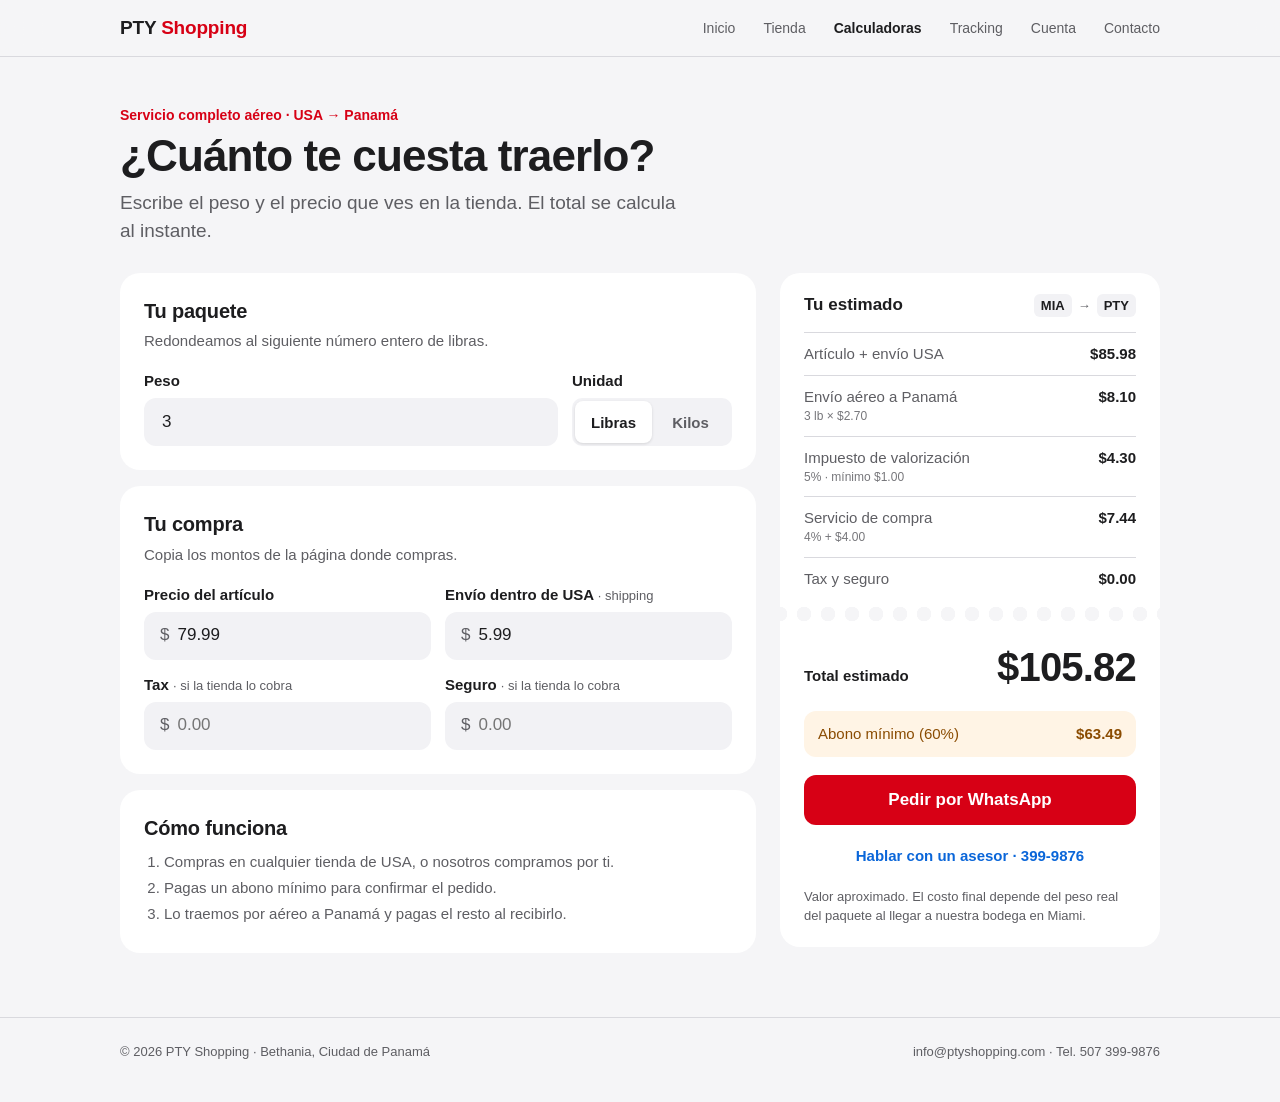
==== rediseno-calculadora/index.html @ 3e03c7ff "Add redesign mockup for ptyshopping.com air calculator Co-Authored-By: Claude Opus 5.5 <noreply@anth" ====
<!doctype html>
<html lang="es">
<head>
<meta charset="utf-8">
<meta name="viewport" content="width=device-width, initial-scale=1">
<title>Calculadora Aérea · PTY Shopping</title>
<style>
:root{
  --bg:#F5F5F7; --surface:#FFFFFF; --text:#1D1D1F; --text-2:#5E5E63; --line:#D9D9DE;
  --field:#F2F2F5; --accent:#D70015; --accent-ink:#FFFFFF; --ok:#1B7F3B; --focus:#0A66D9;
  --tag:#FFF4E5; --tag-ink:#8A4B00;
  --r-lg:20px; --r-md:12px;
  --font:-apple-system,BlinkMacSystemFont,"SF Pro Text","Segoe UI",Roboto,"Helvetica Neue",Arial,sans-serif;
}
@media (prefers-color-scheme:dark){:root{
  --bg:#000000; --surface:#1C1C1E; --text:#F5F5F7; --text-2:#A1A1A6; --line:#3A3A3C;
  --field:#2C2C2E; --accent:#FF453A; --accent-ink:#000000; --ok:#32D74B; --focus:#4C9BFF;
  --tag:#3A2A12; --tag-ink:#FFC56B;
}}
*{box-sizing:border-box}
html,body{margin:0}
body{background:var(--bg);color:var(--text);font:17px/1.47 var(--font);-webkit-font-smoothing:antialiased}
a{color:inherit}
/* Header */
.nav{position:sticky;top:0;z-index:10;background:color-mix(in srgb,var(--bg) 80%,transparent);
  backdrop-filter:saturate(180%) blur(20px);-webkit-backdrop-filter:saturate(180%) blur(20px);border-bottom:1px solid var(--line)}
.nav-in{max-width:1080px;margin:0 auto;padding:0 20px;height:56px;display:flex;align-items:center;justify-content:space-between}
.brand{font-weight:700;font-size:19px;letter-spacing:-.01em;text-decoration:none}
.brand b{color:var(--accent)}
.links{display:flex;gap:28px;font-size:14px;color:var(--text-2)}
.links a{text-decoration:none}.links a[aria-current]{color:var(--text);font-weight:600}
.menu-btn{display:none;width:44px;height:44px;border:0;background:none;color:var(--text);font-size:22px}
/* Hero */
.wrap{max-width:1080px;margin:0 auto;padding:0 20px}
.hero{padding:48px 0 28px}
.eyebrow{font-size:14px;font-weight:600;color:var(--accent);margin:0 0 6px}
h1{font-size:44px;line-height:1.08;letter-spacing:-.02em;margin:0 0 10px;font-weight:700}
.lede{font-size:19px;color:var(--text-2);margin:0;max-width:560px}
/* Grid */
.grid{display:grid;grid-template-columns:1fr 380px;gap:24px;align-items:start;padding-bottom:64px}
.card{background:var(--surface);border-radius:var(--r-lg);padding:24px}
.card+.card{margin-top:16px}
.card h2{font-size:20px;margin:0 0 4px;letter-spacing:-.01em}
.card .sub{font-size:15px;color:var(--text-2);margin:0 0 18px}
.row{display:grid;grid-template-columns:1fr 1fr;gap:14px}
.field{display:flex;flex-direction:column;gap:6px}
.field label{font-size:15px;font-weight:600}
.field .hint{font-size:13px;color:var(--text-2);font-weight:400}
.input{display:flex;align-items:center;height:48px;background:var(--field);border-radius:var(--r-md);padding:0 14px;border:2px solid transparent}
.input:focus-within{border-color:var(--focus);background:var(--surface)}
.input span{color:var(--text-2);font-size:17px;margin-right:6px}
.input input{flex:1;min-width:0;border:0;background:none;font:inherit;color:var(--text);outline:none;font-variant-numeric:tabular-nums}
.seg{display:grid;grid-template-columns:1fr 1fr;background:var(--field);border-radius:10px;padding:3px;height:48px}
.seg button{border:0;border-radius:8px;background:none;font:600 15px var(--font);color:var(--text-2);cursor:pointer}
.seg button[aria-pressed="true"]{background:var(--surface);color:var(--text);box-shadow:0 1px 3px rgba(0,0,0,.12)}
.weight{display:grid;grid-template-columns:1fr 160px;gap:14px;align-items:end}
/* Receipt (signature) */
.receipt{position:sticky;top:76px;background:var(--surface);border-radius:var(--r-lg);overflow:hidden}
.r-head{padding:20px 24px 14px;display:flex;justify-content:space-between;align-items:center}
.r-head h2{font-size:17px;margin:0}
.route{font-size:13px;font-weight:600;color:var(--text-2);display:flex;gap:6px;align-items:center}
.route i{font-style:normal;background:var(--field);border-radius:6px;padding:2px 7px;color:var(--text)}
.lines{list-style:none;margin:0;padding:0 24px}
.lines li{display:flex;justify-content:space-between;gap:12px;padding:10px 0;border-top:1px solid var(--line);font-size:15px}
.lines li span:first-child{color:var(--text-2)}
.lines li small{display:block;font-size:12px;color:var(--text-2);opacity:.85}
.num{font-variant-numeric:tabular-nums;font-weight:600;white-space:nowrap}
.perf{height:16px;margin:6px 0 0;background:radial-gradient(circle at 8px 8px,var(--bg) 7px,transparent 7.5px) -8px 0/24px 16px repeat-x}
.total{padding:16px 24px 6px;display:flex;justify-content:space-between;align-items:baseline}
.total span{font-size:15px;font-weight:600}
.total strong{font-size:40px;letter-spacing:-.02em;font-variant-numeric:tabular-nums}
.deposit{margin:8px 24px 0;background:var(--tag);color:var(--tag-ink);border-radius:var(--r-md);padding:12px 14px;display:flex;justify-content:space-between;font-size:15px}
.deposit b{font-variant-numeric:tabular-nums}
.cta{display:block;margin:18px 24px 10px;height:50px;line-height:50px;text-align:center;border-radius:var(--r-md);
  background:var(--accent);color:var(--accent-ink);font-weight:600;font-size:17px;text-decoration:none}
.cta-2{display:block;text-align:center;font-size:15px;color:var(--focus);padding:10px 0 20px;text-decoration:none;font-weight:600}
.note{font-size:13px;color:var(--text-2);margin:0;padding:0 24px 22px}
.how{font-size:15px;color:var(--text-2)}
.how ol{margin:8px 0 0;padding-left:20px}.how li{margin:4px 0}
footer{border-top:1px solid var(--line);padding:24px 0 40px;font-size:13px;color:var(--text-2)}
footer .wrap{display:flex;justify-content:space-between;flex-wrap:wrap;gap:8px}
:focus-visible{outline:3px solid var(--focus);outline-offset:2px}
/* Mobile bar */
.bar{display:none}
@media (max-width:860px){
  .links{display:none}.menu-btn{display:block}
  .hero{padding:24px 0 16px} h1{font-size:32px} .lede{font-size:17px}
  .grid{grid-template-columns:1fr;padding-bottom:120px}
  .receipt{position:static}
  .row{grid-template-columns:minmax(0,1fr)} .weight{grid-template-columns:minmax(0,1fr) 140px}
  .card{padding:20px}
  .bar{display:flex;position:fixed;left:0;right:0;bottom:0;z-index:20;align-items:center;justify-content:space-between;gap:12px;
    padding:12px 16px calc(12px + env(safe-area-inset-bottom));background:color-mix(in srgb,var(--surface) 96%,transparent);
    backdrop-filter:saturate(180%) blur(20px);-webkit-backdrop-filter:saturate(180%) blur(20px);border-top:1px solid var(--line)}
  .bar small{display:block;font-size:12px;color:var(--text-2)}
  .bar strong{font-size:22px;font-variant-numeric:tabular-nums}
  .bar a{height:44px;line-height:44px;padding:0 18px;border-radius:22px;background:var(--accent);color:var(--accent-ink);font-weight:600;text-decoration:none;font-size:15px}
}
@media (prefers-reduced-motion:no-preference){.num,.total strong{transition:color .2s}}
</style>
</head>
<body>
<header class="nav"><div class="nav-in">
  <a class="brand" href="#">PTY <b>Shopping</b></a>
  <nav class="links" aria-label="Principal">
    <a href="#">Inicio</a><a href="#">Tienda</a><a href="#" aria-current="page">Calculadoras</a><a href="#">Tracking</a><a href="#">Cuenta</a><a href="#">Contacto</a>
  </nav>
  <button class="menu-btn" aria-label="Abrir menú">☰</button>
</div></header>

<main class="wrap">
  <section class="hero">
    <p class="eyebrow">Servicio completo aéreo · USA → Panamá</p>
    <h1>¿Cuánto te cuesta traerlo?</h1>
    <p class="lede">Escribe el peso y el precio que ves en la tienda. El total se calcula al instante.</p>
  </section>

  <div class="grid">
    <form id="calc" autocomplete="off" onsubmit="return false">
      <section class="card" aria-labelledby="t1">
        <h2 id="t1">Tu paquete</h2>
        <p class="sub">Redondeamos al siguiente número entero de libras.</p>
        <div class="weight">
          <div class="field">
            <label for="peso">Peso</label>
            <div class="input"><input id="peso" inputmode="decimal" value="3" aria-describedby="t1"></div>
          </div>
          <div class="field">
            <label id="ul">Unidad</label>
            <div class="seg" role="group" aria-labelledby="ul">
              <button type="button" data-u="lb" aria-pressed="true">Libras</button>
              <button type="button" data-u="kg" aria-pressed="false">Kilos</button>
            </div>
          </div>
        </div>
      </section>

      <section class="card" aria-labelledby="t2">
        <h2 id="t2">Tu compra</h2>
        <p class="sub">Copia los montos de la página donde compras.</p>
        <div class="row">
          <div class="field"><label for="precio">Precio del artículo</label>
            <div class="input"><span>$</span><input id="precio" inputmode="decimal" value="79.99"></div></div>
          <div class="field"><label for="ship">Envío dentro de USA <span class="hint">· shipping</span></label>
            <div class="input"><span>$</span><input id="ship" inputmode="decimal" value="5.99"></div></div>
          <div class="field"><label for="tax">Tax <span class="hint">· si la tienda lo cobra</span></label>
            <div class="input"><span>$</span><input id="tax" inputmode="decimal" placeholder="0.00"></div></div>
          <div class="field"><label for="seg">Seguro <span class="hint">· si la tienda lo cobra</span></label>
            <div class="input"><span>$</span><input id="seg" inputmode="decimal" placeholder="0.00"></div></div>
        </div>
      </section>

      <section class="card how" aria-labelledby="t3">
        <h2 id="t3" style="color:var(--text)">Cómo funciona</h2>
        <ol>
          <li>Compras en cualquier tienda de USA, o nosotros compramos por ti.</li>
          <li>Pagas un abono mínimo para confirmar el pedido.</li>
          <li>Lo traemos por aéreo a Panamá y pagas el resto al recibirlo.</li>
        </ol>
      </section>
    </form>

    <aside class="receipt" aria-labelledby="rt" aria-live="polite">
      <div class="r-head"><h2 id="rt">Tu estimado</h2><span class="route"><i>MIA</i>→<i>PTY</i></span></div>
      <ul class="lines">
        <li><span>Artículo + envío USA</span><span class="num" id="o-sub"></span></li>
        <li><span>Envío aéreo a Panamá<small id="o-lbs"></small></span><span class="num" id="o-air"></span></li>
        <li><span>Impuesto de valorización<small>5% · mínimo $1.00</small></span><span class="num" id="o-imp"></span></li>
        <li><span>Servicio de compra<small>4% + $4.00</small></span><span class="num" id="o-srv"></span></li>
        <li><span>Tax y seguro</span><span class="num" id="o-ts"></span></li>
      </ul>
      <div class="perf" aria-hidden="true"></div>
      <div class="total"><span>Total estimado</span><strong id="o-tot"></strong></div>
      <div class="deposit"><span id="o-dl">Abono mínimo</span><b id="o-dep"></b></div>
      <a class="cta" href="#">Pedir por WhatsApp</a>
      <a class="cta-2" href="#">Hablar con un asesor · 399-9876</a>
      <p class="note">Valor aproximado. El costo final depende del peso real del paquete al llegar a nuestra bodega en Miami.</p>
    </aside>
  </div>
</main>

<div class="bar" aria-hidden="true"><div><small>Total estimado</small><strong id="b-tot"></strong></div><a href="#">Pedir por WhatsApp</a></div>

<footer><div class="wrap"><span>© 2026 PTY Shopping · Bethania, Ciudad de Panamá</span><span>info@ptyshopping.com · Tel. 507 399-9876</span></div></footer>

<script>
const $=id=>document.getElementById(id), n=id=>parseFloat(($(id).value||'').replace(',','.'))||0;
const fmt=v=>'$'+v.toFixed(2);
let unit='lb';
document.querySelectorAll('.seg button').forEach(b=>b.onclick=()=>{unit=b.dataset.u;
  document.querySelectorAll('.seg button').forEach(x=>x.setAttribute('aria-pressed',x===b));calc();});
function calc(){
  const peso=n('peso'), p=n('precio'), s=n('ship'), t=n('tax'), sg=n('seg');
  const lbs=Math.ceil(unit==='lb'?peso:peso*2.2);
  const air=lbs*2.70;
  let imp=(p+s)*0.05; imp = imp===0?0:Math.max(1,imp);
  const base=p+s+t+sg, srv=base>0?base*0.04+4:0;
  const tot=p+s+air+imp+srv+t+sg;
  const pct=tot<=250?.6:tot<=500?.7:tot<=1000?.8:.9;
  $('o-sub').textContent=fmt(p+s); $('o-air').textContent=fmt(air);
  $('o-lbs').textContent=lbs+' lb × $2.70'; $('o-imp').textContent=fmt(imp);
  $('o-srv').textContent=fmt(srv); $('o-ts').textContent=fmt(t+sg);
  $('o-tot').textContent=fmt(tot); $('b-tot').textContent=fmt(tot);
  $('o-dl').textContent='Abono mínimo ('+Math.round(pct*100)+'%)'; $('o-dep').textContent=fmt(tot*pct);
}
document.querySelectorAll('input').forEach(i=>i.addEventListener('input',calc)); calc();
</script>
</body>
</html>
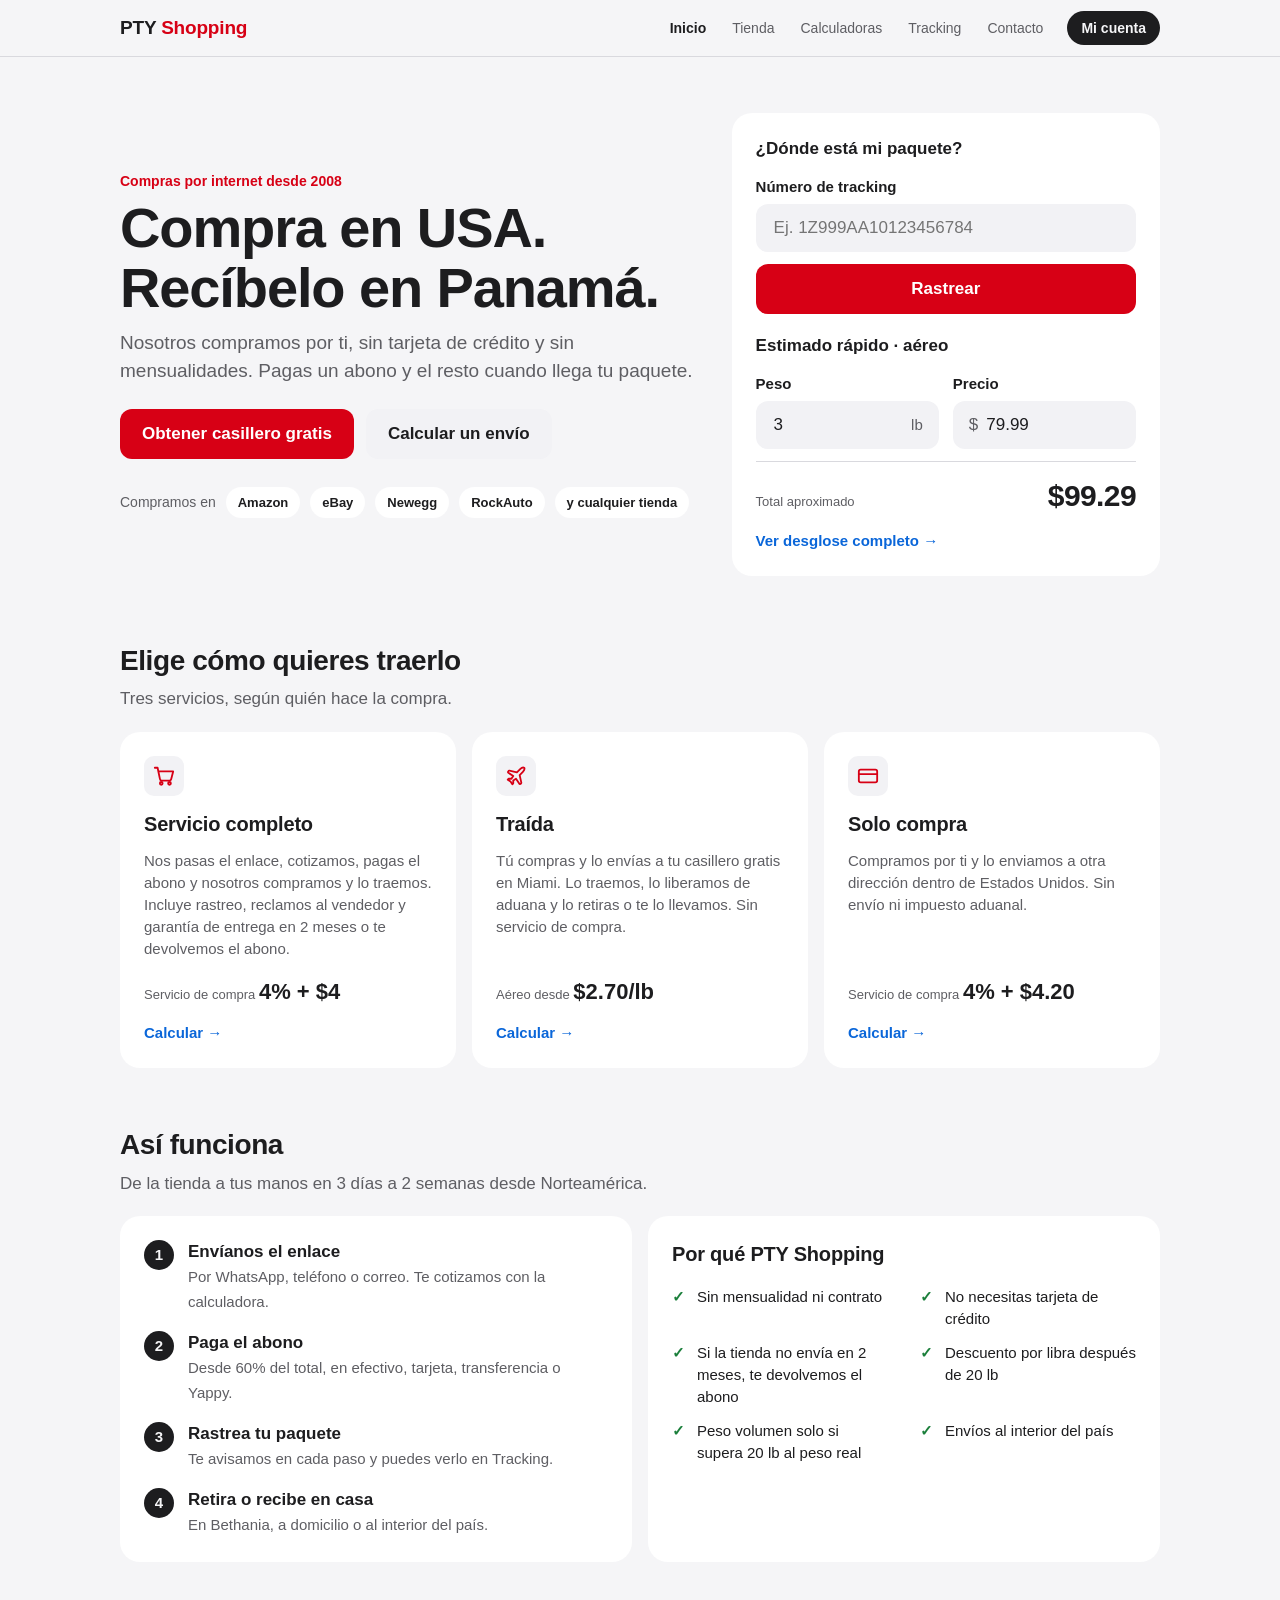
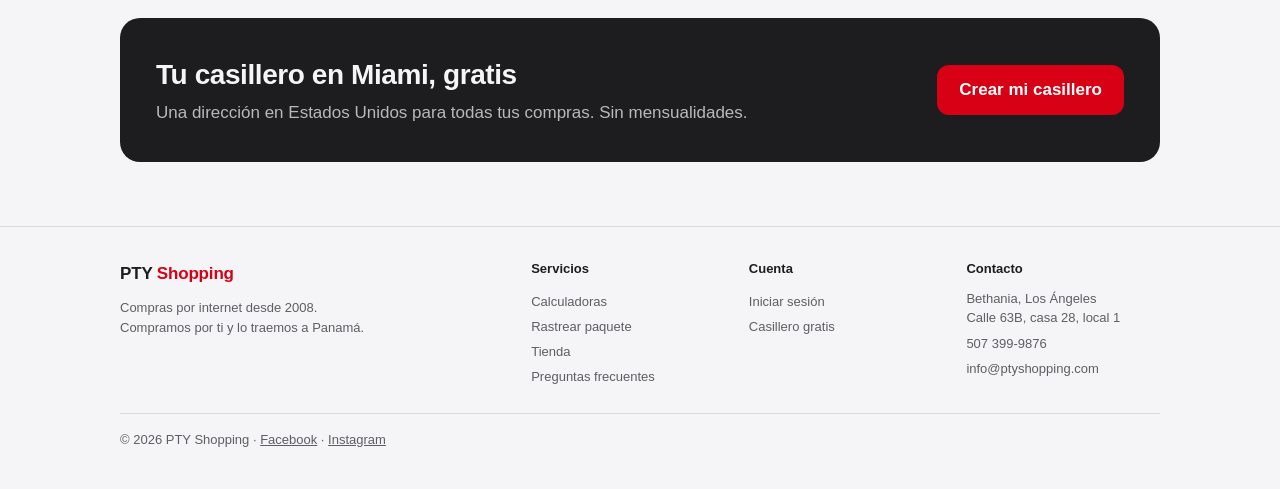
==== commit 5e2ff383: "Redesign all site pages: inicio, tienda, calculadoras, tracking, cuenta, contacto Shared styles and " ====
--- a/rediseno-calculadora/index.html
+++ b/rediseno-calculadora/index.html
@@ -1,209 +1,122 @@
 <!doctype html>
-<html lang="es">
-<head>
-<meta charset="utf-8">
-<meta name="viewport" content="width=device-width, initial-scale=1">
-<title>Calculadora Aérea · PTY Shopping</title>
+<html lang="es"><head>
+<meta charset="utf-8"><meta name="viewport" content="width=device-width, initial-scale=1">
+<title>PTY Shopping · Compra en USA, recíbelo en Panamá</title>
+<link rel="stylesheet" href="styles.css">
 <style>
-:root{
-  --bg:#F5F5F7; --surface:#FFFFFF; --text:#1D1D1F; --text-2:#5E5E63; --line:#D9D9DE;
-  --field:#F2F2F5; --accent:#D70015; --accent-ink:#FFFFFF; --ok:#1B7F3B; --focus:#0A66D9;
-  --tag:#FFF4E5; --tag-ink:#8A4B00;
-  --r-lg:20px; --r-md:12px;
-  --font:-apple-system,BlinkMacSystemFont,"SF Pro Text","Segoe UI",Roboto,"Helvetica Neue",Arial,sans-serif;
-}
-@media (prefers-color-scheme:dark){:root{
-  --bg:#000000; --surface:#1C1C1E; --text:#F5F5F7; --text-2:#A1A1A6; --line:#3A3A3C;
-  --field:#2C2C2E; --accent:#FF453A; --accent-ink:#000000; --ok:#32D74B; --focus:#4C9BFF;
-  --tag:#3A2A12; --tag-ink:#FFC56B;
-}}
-*{box-sizing:border-box}
-html,body{margin:0}
-body{background:var(--bg);color:var(--text);font:17px/1.47 var(--font);-webkit-font-smoothing:antialiased}
-a{color:inherit}
-/* Header */
-.nav{position:sticky;top:0;z-index:10;background:color-mix(in srgb,var(--bg) 80%,transparent);
-  backdrop-filter:saturate(180%) blur(20px);-webkit-backdrop-filter:saturate(180%) blur(20px);border-bottom:1px solid var(--line)}
-.nav-in{max-width:1080px;margin:0 auto;padding:0 20px;height:56px;display:flex;align-items:center;justify-content:space-between}
-.brand{font-weight:700;font-size:19px;letter-spacing:-.01em;text-decoration:none}
-.brand b{color:var(--accent)}
-.links{display:flex;gap:28px;font-size:14px;color:var(--text-2)}
-.links a{text-decoration:none}.links a[aria-current]{color:var(--text);font-weight:600}
-.menu-btn{display:none;width:44px;height:44px;border:0;background:none;color:var(--text);font-size:22px}
-/* Hero */
-.wrap{max-width:1080px;margin:0 auto;padding:0 20px}
-.hero{padding:48px 0 28px}
-.eyebrow{font-size:14px;font-weight:600;color:var(--accent);margin:0 0 6px}
-h1{font-size:44px;line-height:1.08;letter-spacing:-.02em;margin:0 0 10px;font-weight:700}
-.lede{font-size:19px;color:var(--text-2);margin:0;max-width:560px}
-/* Grid */
-.grid{display:grid;grid-template-columns:1fr 380px;gap:24px;align-items:start;padding-bottom:64px}
-.card{background:var(--surface);border-radius:var(--r-lg);padding:24px}
-.card+.card{margin-top:16px}
-.card h2{font-size:20px;margin:0 0 4px;letter-spacing:-.01em}
-.card .sub{font-size:15px;color:var(--text-2);margin:0 0 18px}
-.row{display:grid;grid-template-columns:1fr 1fr;gap:14px}
-.field{display:flex;flex-direction:column;gap:6px}
-.field label{font-size:15px;font-weight:600}
-.field .hint{font-size:13px;color:var(--text-2);font-weight:400}
-.input{display:flex;align-items:center;height:48px;background:var(--field);border-radius:var(--r-md);padding:0 14px;border:2px solid transparent}
-.input:focus-within{border-color:var(--focus);background:var(--surface)}
-.input span{color:var(--text-2);font-size:17px;margin-right:6px}
-.input input{flex:1;min-width:0;border:0;background:none;font:inherit;color:var(--text);outline:none;font-variant-numeric:tabular-nums}
-.seg{display:grid;grid-template-columns:1fr 1fr;background:var(--field);border-radius:10px;padding:3px;height:48px}
-.seg button{border:0;border-radius:8px;background:none;font:600 15px var(--font);color:var(--text-2);cursor:pointer}
-.seg button[aria-pressed="true"]{background:var(--surface);color:var(--text);box-shadow:0 1px 3px rgba(0,0,0,.12)}
-.weight{display:grid;grid-template-columns:1fr 160px;gap:14px;align-items:end}
-/* Receipt (signature) */
-.receipt{position:sticky;top:76px;background:var(--surface);border-radius:var(--r-lg);overflow:hidden}
-.r-head{padding:20px 24px 14px;display:flex;justify-content:space-between;align-items:center}
-.r-head h2{font-size:17px;margin:0}
-.route{font-size:13px;font-weight:600;color:var(--text-2);display:flex;gap:6px;align-items:center}
-.route i{font-style:normal;background:var(--field);border-radius:6px;padding:2px 7px;color:var(--text)}
-.lines{list-style:none;margin:0;padding:0 24px}
-.lines li{display:flex;justify-content:space-between;gap:12px;padding:10px 0;border-top:1px solid var(--line);font-size:15px}
-.lines li span:first-child{color:var(--text-2)}
-.lines li small{display:block;font-size:12px;color:var(--text-2);opacity:.85}
-.num{font-variant-numeric:tabular-nums;font-weight:600;white-space:nowrap}
-.perf{height:16px;margin:6px 0 0;background:radial-gradient(circle at 8px 8px,var(--bg) 7px,transparent 7.5px) -8px 0/24px 16px repeat-x}
-.total{padding:16px 24px 6px;display:flex;justify-content:space-between;align-items:baseline}
-.total span{font-size:15px;font-weight:600}
-.total strong{font-size:40px;letter-spacing:-.02em;font-variant-numeric:tabular-nums}
-.deposit{margin:8px 24px 0;background:var(--tag);color:var(--tag-ink);border-radius:var(--r-md);padding:12px 14px;display:flex;justify-content:space-between;font-size:15px}
-.deposit b{font-variant-numeric:tabular-nums}
-.cta{display:block;margin:18px 24px 10px;height:50px;line-height:50px;text-align:center;border-radius:var(--r-md);
-  background:var(--accent);color:var(--accent-ink);font-weight:600;font-size:17px;text-decoration:none}
-.cta-2{display:block;text-align:center;font-size:15px;color:var(--focus);padding:10px 0 20px;text-decoration:none;font-weight:600}
-.note{font-size:13px;color:var(--text-2);margin:0;padding:0 24px 22px}
-.how{font-size:15px;color:var(--text-2)}
-.how ol{margin:8px 0 0;padding-left:20px}.how li{margin:4px 0}
-footer{border-top:1px solid var(--line);padding:24px 0 40px;font-size:13px;color:var(--text-2)}
-footer .wrap{display:flex;justify-content:space-between;flex-wrap:wrap;gap:8px}
-:focus-visible{outline:3px solid var(--focus);outline-offset:2px}
-/* Mobile bar */
-.bar{display:none}
-@media (max-width:860px){
-  .links{display:none}.menu-btn{display:block}
-  .hero{padding:24px 0 16px} h1{font-size:32px} .lede{font-size:17px}
-  .grid{grid-template-columns:1fr;padding-bottom:120px}
-  .receipt{position:static}
-  .row{grid-template-columns:minmax(0,1fr)} .weight{grid-template-columns:minmax(0,1fr) 140px}
-  .card{padding:20px}
-  .bar{display:flex;position:fixed;left:0;right:0;bottom:0;z-index:20;align-items:center;justify-content:space-between;gap:12px;
-    padding:12px 16px calc(12px + env(safe-area-inset-bottom));background:color-mix(in srgb,var(--surface) 96%,transparent);
-    backdrop-filter:saturate(180%) blur(20px);-webkit-backdrop-filter:saturate(180%) blur(20px);border-top:1px solid var(--line)}
-  .bar small{display:block;font-size:12px;color:var(--text-2)}
-  .bar strong{font-size:22px;font-variant-numeric:tabular-nums}
-  .bar a{height:44px;line-height:44px;padding:0 18px;border-radius:22px;background:var(--accent);color:var(--accent-ink);font-weight:600;text-decoration:none;font-size:15px}
-}
-@media (prefers-reduced-motion:no-preference){.num,.total strong{transition:color .2s}}
-</style>
-</head>
-<body>
-<header class="nav"><div class="nav-in">
-  <a class="brand" href="#">PTY <b>Shopping</b></a>
-  <nav class="links" aria-label="Principal">
-    <a href="#">Inicio</a><a href="#">Tienda</a><a href="#" aria-current="page">Calculadoras</a><a href="#">Tracking</a><a href="#">Cuenta</a><a href="#">Contacto</a>
-  </nav>
-  <button class="menu-btn" aria-label="Abrir menú">☰</button>
-</div></header>
-
+.home-hero{display:grid;grid-template-columns:1.15fr .85fr;gap:32px;align-items:center;padding:56px 0 8px}
+.home-hero h1{font-size:56px}
+.hero-actions{display:flex;gap:12px;margin-top:24px;flex-wrap:wrap}
+.quick{background:var(--surface);border-radius:var(--r-lg);padding:24px}
+.quick h2{font-size:17px;margin:0 0 14px}
+.quick form{display:flex;flex-direction:column;gap:12px}
+.mini-total{display:flex;justify-content:space-between;align-items:baseline;padding-top:12px;border-top:1px solid var(--line)}
+.mini-total strong{font-size:30px;letter-spacing:-.02em;font-variant-numeric:tabular-nums}
+.stores{display:flex;flex-wrap:wrap;gap:10px;margin-top:28px;align-items:center;color:var(--text-2);font-size:14px}
+.stores span.pill{font-size:13px;padding:6px 12px;background:var(--surface);color:var(--text)}
+.svc .card{display:flex;flex-direction:column}
+.svc .card p{color:var(--text-2);font-size:15px;margin:6px 0 16px;flex:1}
+.svc .card .from{font-size:13px;color:var(--text-2)}
+.svc .card .from b{font-size:22px;color:var(--text);font-variant-numeric:tabular-nums}
+.svc .card .link{margin-top:14px}
+.benefits{list-style:none;margin:0;padding:0;display:grid;grid-template-columns:1fr 1fr;gap:12px 32px}
+.benefits li{display:flex;gap:12px;font-size:15px}
+.benefits li::before{content:"✓";color:var(--ok);font-weight:700}
+@media (max-width:860px){.home-hero{grid-template-columns:1fr;padding-top:24px}.home-hero h1{font-size:36px}.benefits{grid-template-columns:1fr}}
+</style></head>
+<body data-page="inicio">
 <main class="wrap">
-  <section class="hero">
-    <p class="eyebrow">Servicio completo aéreo · USA → Panamá</p>
-    <h1>¿Cuánto te cuesta traerlo?</h1>
-    <p class="lede">Escribe el peso y el precio que ves en la tienda. El total se calcula al instante.</p>
+  <section class="home-hero">
+    <div>
+      <p class="eyebrow">Compras por internet desde 2008</p>
+      <h1>Compra en USA.<br>Recíbelo en Panamá.</h1>
+      <p class="lede">Nosotros compramos por ti, sin tarjeta de crédito y sin mensualidades. Pagas un abono y el resto cuando llega tu paquete.</p>
+      <div class="hero-actions">
+        <a class="btn" href="cuenta.html#registro">Obtener casillero gratis</a>
+        <a class="btn ghost" href="calculadoras.html">Calcular un envío</a>
+      </div>
+      <div class="stores">Compramos en <span class="pill">Amazon</span><span class="pill">eBay</span><span class="pill">Newegg</span><span class="pill">RockAuto</span><span class="pill">y cualquier tienda</span></div>
+    </div>
+    <aside class="quick" aria-labelledby="qt">
+      <h2 id="qt">¿Dónde está mi paquete?</h2>
+      <form onsubmit="location.href='tracking.html';return false">
+        <div class="field"><label for="trk">Número de tracking</label>
+          <div class="input"><input id="trk" placeholder="Ej. 1Z999AA10123456784"></div></div>
+        <button class="btn block">Rastrear</button>
+      </form>
+      <div style="height:20px"></div>
+      <h2>Estimado rápido · aéreo</h2>
+      <form onsubmit="return false">
+        <div class="row" style="grid-template-columns:1fr 1fr">
+          <div class="field"><label for="ql">Peso</label><div class="input"><input id="ql" inputmode="decimal" value="3"><span class="suf">lb</span></div></div>
+          <div class="field"><label for="qp">Precio</label><div class="input"><span>$</span><input id="qp" inputmode="decimal" value="79.99"></div></div>
+        </div>
+        <div class="mini-total"><span class="hint">Total aproximado</span><strong id="qt-out">$0.00</strong></div>
+        <a class="link" href="calculadoras.html">Ver desglose completo →</a>
+      </form>
+    </aside>
   </section>
 
-  <div class="grid">
-    <form id="calc" autocomplete="off" onsubmit="return false">
-      <section class="card" aria-labelledby="t1">
-        <h2 id="t1">Tu paquete</h2>
-        <p class="sub">Redondeamos al siguiente número entero de libras.</p>
-        <div class="weight">
-          <div class="field">
-            <label for="peso">Peso</label>
-            <div class="input"><input id="peso" inputmode="decimal" value="3" aria-describedby="t1"></div>
-          </div>
-          <div class="field">
-            <label id="ul">Unidad</label>
-            <div class="seg" role="group" aria-labelledby="ul">
-              <button type="button" data-u="lb" aria-pressed="true">Libras</button>
-              <button type="button" data-u="kg" aria-pressed="false">Kilos</button>
-            </div>
-          </div>
-        </div>
-      </section>
+  <h2 class="section">Elige cómo quieres traerlo</h2>
+  <p class="section-sub">Tres servicios, según quién hace la compra.</p>
+  <div class="cols-3 svc">
+    <article class="card">
+      <div class="icon"><svg viewBox="0 0 24 24" fill="none" stroke="currentColor" stroke-width="2" stroke-linecap="round" stroke-linejoin="round"><circle cx="9" cy="20" r="1.5"/><circle cx="18" cy="20" r="1.5"/><path d="M2 3h3l2.6 12.4a2 2 0 0 0 2 1.6h8.2a2 2 0 0 0 2-1.5L22 7H6"/></svg></div>
+      <h3>Servicio completo</h3>
+      <p>Nos pasas el enlace, cotizamos, pagas el abono y nosotros compramos y lo traemos. Incluye rastreo, reclamos al vendedor y garantía de entrega en 2 meses o te devolvemos el abono.</p>
+      <span class="from">Servicio de compra <b>4% + $4</b></span>
+      <a class="link" href="calculadoras.html">Calcular →</a>
+    </article>
+    <article class="card">
+      <div class="icon"><svg viewBox="0 0 24 24" fill="none" stroke="currentColor" stroke-width="2" stroke-linecap="round" stroke-linejoin="round"><path d="M17.8 19.2 16 11l3.5-3.5C21 6 21.5 4 21 3c-1-.5-3 0-4.5 1.5L13 8 4.8 6.2c-.5-.1-.9.1-1.1.5l-.3.5c-.2.5-.1 1 .3 1.3L9 12l-2 3H4l-1 1 3 2 2 3 1-1v-3l3-2 3.5 5.3c.3.4.8.5 1.3.3l.5-.2c.4-.3.6-.7.5-1.2z"/></svg></div>
+      <h3>Traída</h3>
+      <p>Tú compras y lo envías a tu casillero gratis en Miami. Lo traemos, lo liberamos de aduana y lo retiras o te lo llevamos. Sin servicio de compra.</p>
+      <span class="from">Aéreo desde <b>$2.70/lb</b></span>
+      <a class="link" href="calculadoras.html#ta">Calcular →</a>
+    </article>
+    <article class="card">
+      <div class="icon"><svg viewBox="0 0 24 24" fill="none" stroke="currentColor" stroke-width="2" stroke-linecap="round" stroke-linejoin="round"><rect x="2" y="5" width="20" height="14" rx="2"/><path d="M2 10h20"/></svg></div>
+      <h3>Solo compra</h3>
+      <p>Compramos por ti y lo enviamos a otra dirección dentro de Estados Unidos. Sin envío ni impuesto aduanal.</p>
+      <span class="from">Servicio de compra <b>4% + $4.20</b></span>
+      <a class="link" href="calculadoras.html#sc">Calcular →</a>
+    </article>
+  </div>
 
-      <section class="card" aria-labelledby="t2">
-        <h2 id="t2">Tu compra</h2>
-        <p class="sub">Copia los montos de la página donde compras.</p>
-        <div class="row">
-          <div class="field"><label for="precio">Precio del artículo</label>
-            <div class="input"><span>$</span><input id="precio" inputmode="decimal" value="79.99"></div></div>
-          <div class="field"><label for="ship">Envío dentro de USA <span class="hint">· shipping</span></label>
-            <div class="input"><span>$</span><input id="ship" inputmode="decimal" value="5.99"></div></div>
-          <div class="field"><label for="tax">Tax <span class="hint">· si la tienda lo cobra</span></label>
-            <div class="input"><span>$</span><input id="tax" inputmode="decimal" placeholder="0.00"></div></div>
-          <div class="field"><label for="seg">Seguro <span class="hint">· si la tienda lo cobra</span></label>
-            <div class="input"><span>$</span><input id="seg" inputmode="decimal" placeholder="0.00"></div></div>
-        </div>
-      </section>
+  <h2 class="section">Así funciona</h2>
+  <p class="section-sub">De la tienda a tus manos en 3 días a 2 semanas desde Norteamérica.</p>
+  <div class="cols-2">
+    <div class="card">
+      <ol class="steps">
+        <li><b>Envíanos el enlace</b><span>Por WhatsApp, teléfono o correo. Te cotizamos con la calculadora.</span></li>
+        <li><b>Paga el abono</b><span>Desde 60% del total, en efectivo, tarjeta, transferencia o Yappy.</span></li>
+        <li><b>Rastrea tu paquete</b><span>Te avisamos en cada paso y puedes verlo en Tracking.</span></li>
+        <li style="margin:0"><b>Retira o recibe en casa</b><span>En Bethania, a domicilio o al interior del país.</span></li>
+      </ol>
+    </div>
+    <div class="card">
+      <h3 style="margin-bottom:16px">Por qué PTY Shopping</h3>
+      <ul class="benefits">
+        <li>Sin mensualidad ni contrato</li>
+        <li>No necesitas tarjeta de crédito</li>
+        <li>Si la tienda no envía en 2 meses, te devolvemos el abono</li>
+        <li>Descuento por libra después de 20 lb</li>
+        <li>Peso volumen solo si supera 20 lb al peso real</li>
+        <li>Envíos al interior del país</li>
+      </ul>
+    </div>
+  </div>
 
-      <section class="card how" aria-labelledby="t3">
-        <h2 id="t3" style="color:var(--text)">Cómo funciona</h2>
-        <ol>
-          <li>Compras en cualquier tienda de USA, o nosotros compramos por ti.</li>
-          <li>Pagas un abono mínimo para confirmar el pedido.</li>
-          <li>Lo traemos por aéreo a Panamá y pagas el resto al recibirlo.</li>
-        </ol>
-      </section>
-    </form>
-
-    <aside class="receipt" aria-labelledby="rt" aria-live="polite">
-      <div class="r-head"><h2 id="rt">Tu estimado</h2><span class="route"><i>MIA</i>→<i>PTY</i></span></div>
-      <ul class="lines">
-        <li><span>Artículo + envío USA</span><span class="num" id="o-sub"></span></li>
-        <li><span>Envío aéreo a Panamá<small id="o-lbs"></small></span><span class="num" id="o-air"></span></li>
-        <li><span>Impuesto de valorización<small>5% · mínimo $1.00</small></span><span class="num" id="o-imp"></span></li>
-        <li><span>Servicio de compra<small>4% + $4.00</small></span><span class="num" id="o-srv"></span></li>
-        <li><span>Tax y seguro</span><span class="num" id="o-ts"></span></li>
-      </ul>
-      <div class="perf" aria-hidden="true"></div>
-      <div class="total"><span>Total estimado</span><strong id="o-tot"></strong></div>
-      <div class="deposit"><span id="o-dl">Abono mínimo</span><b id="o-dep"></b></div>
-      <a class="cta" href="#">Pedir por WhatsApp</a>
-      <a class="cta-2" href="#">Hablar con un asesor · 399-9876</a>
-      <p class="note">Valor aproximado. El costo final depende del peso real del paquete al llegar a nuestra bodega en Miami.</p>
-    </aside>
-  </div>
+  <div style="height:56px"></div>
+  <section class="band">
+    <div><h2>Tu casillero en Miami, gratis</h2><p>Una dirección en Estados Unidos para todas tus compras. Sin mensualidades.</p></div>
+    <a class="btn" href="cuenta.html#registro">Crear mi casillero</a>
+  </section>
 </main>
-
-<div class="bar" aria-hidden="true"><div><small>Total estimado</small><strong id="b-tot"></strong></div><a href="#">Pedir por WhatsApp</a></div>
-
-<footer><div class="wrap"><span>© 2026 PTY Shopping · Bethania, Ciudad de Panamá</span><span>info@ptyshopping.com · Tel. 507 399-9876</span></div></footer>
-
+<script src="site.js"></script>
 <script>
-const $=id=>document.getElementById(id), n=id=>parseFloat(($(id).value||'').replace(',','.'))||0;
-const fmt=v=>'$'+v.toFixed(2);
-let unit='lb';
-document.querySelectorAll('.seg button').forEach(b=>b.onclick=()=>{unit=b.dataset.u;
-  document.querySelectorAll('.seg button').forEach(x=>x.setAttribute('aria-pressed',x===b));calc();});
-function calc(){
-  const peso=n('peso'), p=n('precio'), s=n('ship'), t=n('tax'), sg=n('seg');
-  const lbs=Math.ceil(unit==='lb'?peso:peso*2.2);
-  const air=lbs*2.70;
-  let imp=(p+s)*0.05; imp = imp===0?0:Math.max(1,imp);
-  const base=p+s+t+sg, srv=base>0?base*0.04+4:0;
-  const tot=p+s+air+imp+srv+t+sg;
-  const pct=tot<=250?.6:tot<=500?.7:tot<=1000?.8:.9;
-  $('o-sub').textContent=fmt(p+s); $('o-air').textContent=fmt(air);
-  $('o-lbs').textContent=lbs+' lb × $2.70'; $('o-imp').textContent=fmt(imp);
-  $('o-srv').textContent=fmt(srv); $('o-ts').textContent=fmt(t+sg);
-  $('o-tot').textContent=fmt(tot); $('b-tot').textContent=fmt(tot);
-  $('o-dl').textContent='Abono mínimo ('+Math.round(pct*100)+'%)'; $('o-dep').textContent=fmt(tot*pct);
-}
-document.querySelectorAll('input').forEach(i=>i.addEventListener('input',calc)); calc();
+function q(){const l=Math.ceil(parseFloat(ql.value)||0),p=parseFloat(qp.value)||0;
+ const air=l*2.7,imp=p?Math.max(1,p*.05):0,srv=p?p*.04+4:0;document.getElementById('qt-out').textContent='$'+(p+air+imp+srv).toFixed(2);}
+[ql,qp].forEach(i=>i.addEventListener('input',q));q();
 </script>
-</body>
-</html>
+</body></html>
--- a/rediseno-calculadora/styles.css
+++ b/rediseno-calculadora/styles.css
@@ -0,0 +1,136 @@
+:root{
+  --bg:#F5F5F7; --surface:#FFFFFF; --text:#1D1D1F; --text-2:#5E5E63; --line:#D9D9DE;
+  --field:#F2F2F5; --accent:#D70015; --accent-ink:#FFFFFF; --ok:#1B7F3B; --focus:#0A66D9;
+  --tag:#FFF4E5; --tag-ink:#8A4B00; --ink:#1D1D1F; --ink-text:#F5F5F7;
+  --r-lg:20px; --r-md:12px;
+  --font:-apple-system,BlinkMacSystemFont,"SF Pro Text","Segoe UI",Roboto,"Helvetica Neue",Arial,sans-serif;
+}
+@media (prefers-color-scheme:dark){:root{
+  --bg:#000000; --surface:#1C1C1E; --text:#F5F5F7; --text-2:#A1A1A6; --line:#3A3A3C;
+  --field:#2C2C2E; --accent:#FF453A; --accent-ink:#000000; --ok:#32D74B; --focus:#4C9BFF;
+  --tag:#3A2A12; --tag-ink:#FFC56B; --ink:#1C1C1E; --ink-text:#F5F5F7;
+}}
+*{box-sizing:border-box}
+html,body{margin:0}
+body{background:var(--bg);color:var(--text);font:17px/1.47 var(--font);-webkit-font-smoothing:antialiased}
+a{color:inherit}
+img,svg{display:block}
+:focus-visible{outline:3px solid var(--focus);outline-offset:2px}
+
+/* Header */
+.nav{position:sticky;top:0;z-index:10;background:color-mix(in srgb,var(--bg) 85%,transparent);
+  backdrop-filter:saturate(180%) blur(20px);-webkit-backdrop-filter:saturate(180%) blur(20px);border-bottom:1px solid var(--line)}
+.nav-in{max-width:1080px;margin:0 auto;padding:0 20px;height:56px;display:flex;align-items:center;gap:24px}
+.brand{font-weight:700;font-size:19px;letter-spacing:-.01em;text-decoration:none;margin-right:auto}
+.brand b{color:var(--accent)}
+.links{display:flex;gap:26px;font-size:14px;color:var(--text-2)}
+.links a{text-decoration:none}.links a[aria-current]{color:var(--text);font-weight:600}
+.acct{font-size:14px;font-weight:600;text-decoration:none;height:34px;line-height:34px;padding:0 14px;border-radius:17px;background:var(--text);color:var(--bg)}
+.menu-btn{display:none;width:44px;height:44px;border:0;background:none;color:var(--text);font-size:22px}
+
+/* Layout */
+.wrap{max-width:1080px;margin:0 auto;padding:0 20px}
+.hero{padding:48px 0 28px}
+.eyebrow{font-size:14px;font-weight:600;color:var(--accent);margin:0 0 6px}
+h1{font-size:44px;line-height:1.08;letter-spacing:-.02em;margin:0 0 10px;font-weight:700}
+h2.section{font-size:28px;letter-spacing:-.015em;margin:56px 0 6px}
+.section-sub{color:var(--text-2);margin:0 0 20px}
+.lede{font-size:19px;color:var(--text-2);margin:0;max-width:600px}
+.card{background:var(--surface);border-radius:var(--r-lg);padding:24px}
+.card h2,.card h3{font-size:20px;margin:0 0 4px;letter-spacing:-.01em}
+.card .sub{font-size:15px;color:var(--text-2);margin:0 0 18px}
+.cols-3{display:grid;grid-template-columns:repeat(3,minmax(0,1fr));gap:16px}
+.cols-2{display:grid;grid-template-columns:repeat(2,minmax(0,1fr));gap:16px}
+.stack>*+*{margin-top:16px}
+
+/* Form */
+.row{display:grid;grid-template-columns:1fr 1fr;gap:14px}
+.row-3{display:grid;grid-template-columns:repeat(3,minmax(0,1fr));gap:14px}
+.field{display:flex;flex-direction:column;gap:6px;min-width:0}
+.field label,.field .lbl{font-size:15px;font-weight:600}
+.hint{font-size:13px;color:var(--text-2);font-weight:400}
+.input{display:flex;align-items:center;height:48px;background:var(--field);border-radius:var(--r-md);padding:0 14px;border:2px solid transparent}
+.input:focus-within{border-color:var(--focus);background:var(--surface)}
+.input span{color:var(--text-2);font-size:17px;margin-right:6px}
+.input span.suf{margin:0 0 0 6px;font-size:15px}
+.input input,.input select{flex:1;min-width:0;border:0;background:none;font:inherit;color:var(--text);outline:none;font-variant-numeric:tabular-nums}
+textarea.input{height:auto;min-height:120px;padding:12px 14px;font:inherit;color:var(--text);resize:vertical;outline:none}
+textarea.input:focus{border-color:var(--focus);background:var(--surface)}
+.seg{display:grid;grid-auto-flow:column;grid-auto-columns:1fr;background:var(--field);border-radius:10px;padding:3px;min-height:48px}
+.seg button,.seg a{border:0;border-radius:8px;background:none;font:600 15px var(--font);color:var(--text-2);cursor:pointer;text-decoration:none;display:flex;align-items:center;justify-content:center;padding:6px 10px;text-align:center}
+.seg [aria-pressed="true"],.seg [aria-selected="true"]{background:var(--surface);color:var(--text);box-shadow:0 1px 3px rgba(0,0,0,.12)}
+.btn{display:inline-flex;align-items:center;justify-content:center;gap:8px;height:50px;padding:0 22px;border-radius:var(--r-md);border:0;
+  background:var(--accent);color:var(--accent-ink);font:600 17px var(--font);text-decoration:none;cursor:pointer}
+.btn.block{display:flex;width:100%}
+.btn.ghost{background:var(--field);color:var(--text)}
+.link{color:var(--focus);font-weight:600;text-decoration:none;font-size:15px}
+.check{display:flex;gap:10px;align-items:center;font-size:15px;min-height:44px}
+.check input{width:22px;height:22px;accent-color:var(--accent)}
+
+/* Receipt */
+.receipt{position:sticky;top:76px;background:var(--surface);border-radius:var(--r-lg);overflow:hidden}
+.r-head{padding:20px 24px 14px;display:flex;justify-content:space-between;align-items:center}
+.r-head h2{font-size:17px;margin:0}
+.route{font-size:13px;font-weight:600;color:var(--text-2);display:flex;gap:6px;align-items:center}
+.route i{font-style:normal;background:var(--field);border-radius:6px;padding:2px 7px;color:var(--text)}
+.lines{list-style:none;margin:0;padding:0 24px}
+.lines li{display:flex;justify-content:space-between;gap:12px;padding:10px 0;border-top:1px solid var(--line);font-size:15px}
+.lines li span:first-child{color:var(--text-2)}
+.lines li small{display:block;font-size:12px;color:var(--text-2);opacity:.85}
+.num{font-variant-numeric:tabular-nums;font-weight:600;white-space:nowrap}
+.perf{height:16px;margin:6px 0 0;background:radial-gradient(circle at 8px 8px,var(--bg) 7px,transparent 7.5px) -8px 0/24px 16px repeat-x}
+.total{padding:16px 24px 6px;display:flex;justify-content:space-between;align-items:baseline;gap:12px}
+.total span{font-size:15px;font-weight:600}
+.total strong{font-size:40px;letter-spacing:-.02em;font-variant-numeric:tabular-nums}
+.deposit{margin:8px 24px 0;background:var(--tag);color:var(--tag-ink);border-radius:var(--r-md);padding:12px 14px;display:flex;justify-content:space-between;font-size:15px}
+.deposit b{font-variant-numeric:tabular-nums}
+.receipt .btn{margin:18px 24px 6px;width:calc(100% - 48px)}
+.receipt .link{display:block;text-align:center;padding:10px 0 16px}
+.note{font-size:13px;color:var(--text-2);margin:0;padding:0 24px 22px}
+
+/* Bits */
+.pill{display:inline-block;font-size:12px;font-weight:600;padding:3px 9px;border-radius:999px;background:var(--field);color:var(--text-2)}
+.pill.ok{background:color-mix(in srgb,var(--ok) 14%,transparent);color:var(--ok)}
+.icon{width:40px;height:40px;border-radius:10px;background:var(--field);display:grid;place-items:center;margin-bottom:14px;color:var(--accent)}
+.icon svg{width:22px;height:22px}
+.steps{counter-reset:s;list-style:none;margin:0;padding:0}
+.steps li{counter-increment:s;position:relative;padding-left:44px;margin:0 0 16px}
+.steps li::before{content:counter(s);position:absolute;left:0;top:0;width:30px;height:30px;border-radius:50%;background:var(--text);color:var(--bg);font-weight:700;font-size:15px;display:grid;place-items:center}
+.steps b{display:block}
+.steps span{color:var(--text-2);font-size:15px}
+details{border-top:1px solid var(--line)}
+details:first-of-type{border-top:0}
+summary{cursor:pointer;list-style:none;display:flex;justify-content:space-between;align-items:center;gap:12px;padding:16px 0;font-weight:600;min-height:44px}
+summary::-webkit-details-marker{display:none}
+summary::after{content:"+";font-size:22px;color:var(--text-2);font-weight:400}
+details[open] summary::after{content:"–"}
+details p{margin:0 0 16px;color:var(--text-2);font-size:15px}
+.band{background:var(--ink);color:var(--ink-text);border-radius:var(--r-lg);padding:36px;display:flex;align-items:center;justify-content:space-between;gap:24px}
+.band h2{font-size:28px;margin:0 0 6px;letter-spacing:-.015em}
+.band p{margin:0;color:color-mix(in srgb,var(--ink-text) 72%,transparent)}
+
+footer{border-top:1px solid var(--line);margin-top:64px;padding:32px 0 40px;font-size:13px;color:var(--text-2)}
+.foot{display:grid;grid-template-columns:2fr 1fr 1fr 1fr;gap:24px}
+.foot h4{color:var(--text);font-size:13px;margin:0 0 10px}
+.foot a{display:block;text-decoration:none;padding:3px 0}
+.foot p{margin:0 0 4px}
+.legal{margin-top:24px;padding-top:16px;border-top:1px solid var(--line)}
+
+.bar{display:none}
+@media (max-width:860px){
+  .links,.acct{display:none}.menu-btn{display:block}
+  .hero{padding:24px 0 16px} h1{font-size:32px} .lede{font-size:17px}
+  h2.section{font-size:24px;margin-top:40px}
+  .cols-3,.cols-2,.row,.row-3{grid-template-columns:minmax(0,1fr)}
+  .card{padding:20px}
+  .receipt{position:static}
+  .band{flex-direction:column;align-items:flex-start;padding:24px}
+  .foot{grid-template-columns:1fr 1fr}
+  .bar{display:flex;position:fixed;left:0;right:0;bottom:0;z-index:20;align-items:center;justify-content:space-between;gap:12px;
+    padding:12px 16px calc(12px + env(safe-area-inset-bottom));background:color-mix(in srgb,var(--surface) 96%,transparent);
+    backdrop-filter:saturate(180%) blur(20px);-webkit-backdrop-filter:saturate(180%) blur(20px);border-top:1px solid var(--line)}
+  .bar small{display:block;font-size:12px;color:var(--text-2)}
+  .bar strong{font-size:22px;font-variant-numeric:tabular-nums}
+  .bar a{height:44px;line-height:44px;padding:0 18px;border-radius:22px;background:var(--accent);color:var(--accent-ink);font-weight:600;text-decoration:none;font-size:15px}
+  body.has-bar{padding-bottom:84px}
+}
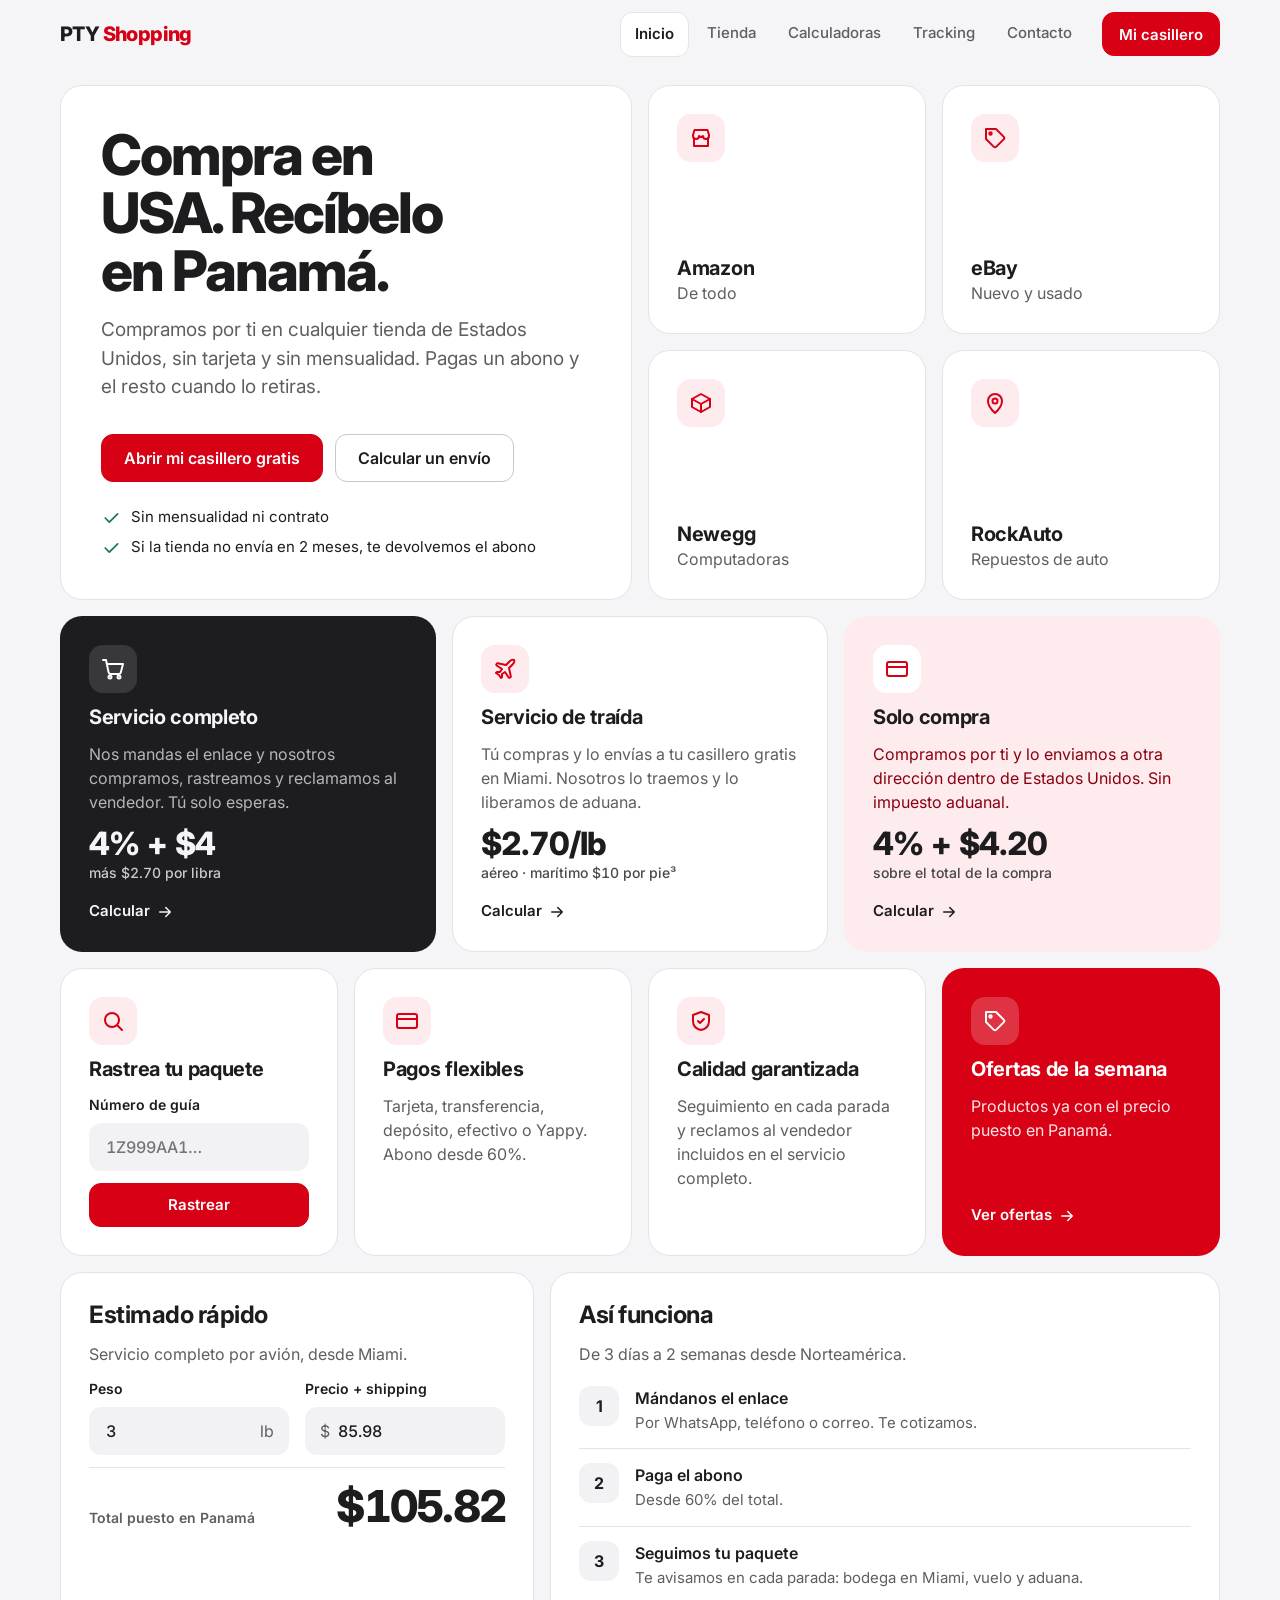
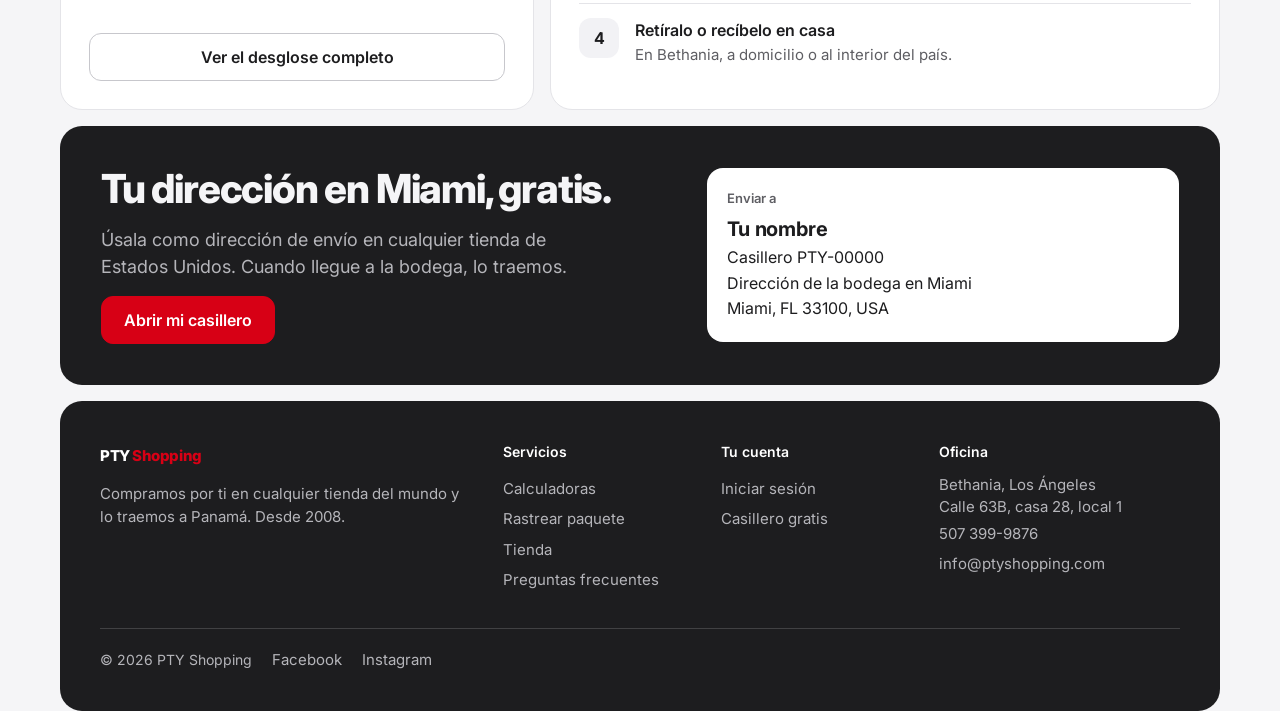
==== commit 4cfb7bfb: "Home page in Bento + Flat style (Inter, 12-col grid, single red accent) Self-contained bento.css so " ====
--- a/rediseno-calculadora/index.html
+++ b/rediseno-calculadora/index.html
@@ -1,122 +1,171 @@
 <!doctype html>
 <html lang="es"><head>
 <meta charset="utf-8"><meta name="viewport" content="width=device-width, initial-scale=1">
+<meta name="theme-color" content="#F5F5F7" media="(prefers-color-scheme: light)"><meta name="theme-color" content="#000000" media="(prefers-color-scheme: dark)">
 <title>PTY Shopping · Compra en USA, recíbelo en Panamá</title>
-<link rel="stylesheet" href="styles.css">
-<style>
-.home-hero{display:grid;grid-template-columns:1.15fr .85fr;gap:32px;align-items:center;padding:56px 0 8px}
-.home-hero h1{font-size:56px}
-.hero-actions{display:flex;gap:12px;margin-top:24px;flex-wrap:wrap}
-.quick{background:var(--surface);border-radius:var(--r-lg);padding:24px}
-.quick h2{font-size:17px;margin:0 0 14px}
-.quick form{display:flex;flex-direction:column;gap:12px}
-.mini-total{display:flex;justify-content:space-between;align-items:baseline;padding-top:12px;border-top:1px solid var(--line)}
-.mini-total strong{font-size:30px;letter-spacing:-.02em;font-variant-numeric:tabular-nums}
-.stores{display:flex;flex-wrap:wrap;gap:10px;margin-top:28px;align-items:center;color:var(--text-2);font-size:14px}
-.stores span.pill{font-size:13px;padding:6px 12px;background:var(--surface);color:var(--text)}
-.svc .card{display:flex;flex-direction:column}
-.svc .card p{color:var(--text-2);font-size:15px;margin:6px 0 16px;flex:1}
-.svc .card .from{font-size:13px;color:var(--text-2)}
-.svc .card .from b{font-size:22px;color:var(--text);font-variant-numeric:tabular-nums}
-.svc .card .link{margin-top:14px}
-.benefits{list-style:none;margin:0;padding:0;display:grid;grid-template-columns:1fr 1fr;gap:12px 32px}
-.benefits li{display:flex;gap:12px;font-size:15px}
-.benefits li::before{content:"✓";color:var(--ok);font-weight:700}
-@media (max-width:860px){.home-hero{grid-template-columns:1fr;padding-top:24px}.home-hero h1{font-size:36px}.benefits{grid-template-columns:1fr}}
-</style></head>
-<body data-page="inicio">
-<main class="wrap">
-  <section class="home-hero">
-    <div>
-      <p class="eyebrow">Compras por internet desde 2008</p>
-      <h1>Compra en USA.<br>Recíbelo en Panamá.</h1>
-      <p class="lede">Nosotros compramos por ti, sin tarjeta de crédito y sin mensualidades. Pagas un abono y el resto cuando llega tu paquete.</p>
-      <div class="hero-actions">
-        <a class="btn" href="cuenta.html#registro">Obtener casillero gratis</a>
-        <a class="btn ghost" href="calculadoras.html">Calcular un envío</a>
+<link rel="preconnect" href="https://fonts.googleapis.com"><link rel="preconnect" href="https://fonts.gstatic.com" crossorigin>
+<link href="https://fonts.googleapis.com/css2?family=Inter:wght@400;500;600;700;800&display=swap" rel="stylesheet">
+<link rel="stylesheet" href="bento.css">
+</head>
+<body>
+<svg width="0" height="0" style="position:absolute" aria-hidden="true">
+  <symbol id="i-cart" viewBox="0 0 24 24"><circle cx="9" cy="20" r="1.5"/><circle cx="18" cy="20" r="1.5"/><path d="M2 3h3l2.6 12.4a2 2 0 0 0 2 1.6h8.2a2 2 0 0 0 2-1.5L22 7H6"/></symbol>
+  <symbol id="i-plane" viewBox="0 0 24 24"><path d="M17.8 19.2 16 11l3.5-3.5C21 6 21.5 4 21 3c-1-.5-3 0-4.5 1.5L13 8 4.8 6.2c-.5-.1-.9.1-1.1.5l-.3.5c-.2.5-.1 1 .3 1.3L9 12l-2 3H4l-1 1 3 2 2 3 1-1v-3l3-2 3.5 5.3c.3.4.8.5 1.3.3l.5-.2c.4-.3.6-.7.5-1.2z"/></symbol>
+  <symbol id="i-card" viewBox="0 0 24 24"><rect x="2" y="5" width="20" height="14" rx="2"/><path d="M2 10h20"/></symbol>
+  <symbol id="i-box" viewBox="0 0 24 24"><path d="M21 8 12 3 3 8v8l9 5 9-5z"/><path d="m3 8 9 5 9-5M12 13v8"/></symbol>
+  <symbol id="i-search" viewBox="0 0 24 24"><circle cx="11" cy="11" r="7"/><path d="m21 21-4.3-4.3"/></symbol>
+  <symbol id="i-shield" viewBox="0 0 24 24"><path d="M12 3 4 6v6c0 5 3.4 8 8 9 4.6-1 8-4 8-9V6z"/><path d="m9 12 2 2 4-4"/></symbol>
+  <symbol id="i-tag" viewBox="0 0 24 24"><path d="M20.6 13.4 13.4 20.6a2 2 0 0 1-2.8 0L3 13V3h10l7.6 7.6a2 2 0 0 1 0 2.8z"/><circle cx="7.5" cy="7.5" r="1.2"/></symbol>
+  <symbol id="i-store" viewBox="0 0 24 24"><path d="M4 9l1.5-5h13L20 9v1a3 3 0 0 1-6 0 3 3 0 0 1-4 0 3 3 0 0 1-6 0z"/><path d="M5 12v8h14v-8"/></symbol>
+  <symbol id="i-check" viewBox="0 0 24 24"><path d="m5 12 5 5L20 7"/></symbol>
+  <symbol id="i-arrow" viewBox="0 0 24 24"><path d="M5 12h14M13 6l6 6-6 6"/></symbol>
+  <symbol id="i-pin" viewBox="0 0 24 24"><path d="M12 22s7-6.2 7-12a7 7 0 0 0-14 0c0 5.8 7 12 7 12z"/><circle cx="12" cy="10" r="2.5"/></symbol>
+  <symbol id="i-menu" viewBox="0 0 24 24"><path d="M4 6h16M4 12h16M4 18h16"/></symbol>
+</svg>
+
+<a class="skip" href="#main">Saltar al contenido</a>
+<header class="nav"><div class="nav-in">
+  <a class="brand" href="index.html" translate="no" aria-label="PTY Shopping, inicio">PTY <b>Shopping</b></a>
+  <nav class="links" id="links" aria-label="Principal">
+    <a href="index.html" aria-current="page">Inicio</a><a href="tienda.html">Tienda</a><a href="calculadoras.html">Calculadoras</a><a href="tracking.html">Tracking</a><a href="contacto.html">Contacto</a>
+  </nav>
+  <a class="btn sm" href="cuenta.html">Mi casillero</a>
+  <button class="menu-btn" type="button" id="menu" aria-label="Abrir menú" aria-expanded="false" aria-controls="links"><svg class="ic" aria-hidden="true"><use href="#i-menu"/></svg></button>
+</div></header>
+
+<main id="main" class="wrap">
+
+  <!-- Fila 1: hero + tiendas -->
+  <section class="bento" aria-label="Inicio">
+    <div class="card hero-card c-6 r-2">
+      <div>
+        <h1>Compra en USA. Recíbelo en Panamá.</h1>
+        <p class="lede">Compramos por ti en cualquier tienda de Estados Unidos, sin tarjeta y sin mensualidad. Pagas un abono y el resto cuando lo retiras.</p>
       </div>
-      <div class="stores">Compramos en <span class="pill">Amazon</span><span class="pill">eBay</span><span class="pill">Newegg</span><span class="pill">RockAuto</span><span class="pill">y cualquier tienda</span></div>
+      <div style="display:grid;gap:24px">
+        <div class="actions">
+          <a class="btn" href="cuenta.html#registro">Abrir mi casillero gratis</a>
+          <a class="btn line" href="calculadoras.html">Calcular un envío</a>
+        </div>
+        <ul class="checks">
+          <li><svg class="ic" aria-hidden="true"><use href="#i-check"/></svg>Sin mensualidad ni contrato</li>
+          <li><svg class="ic" aria-hidden="true"><use href="#i-check"/></svg>Si la tienda no envía en 2 meses, te devolvemos el abono</li>
+        </ul>
+      </div>
     </div>
-    <aside class="quick" aria-labelledby="qt">
-      <h2 id="qt">¿Dónde está mi paquete?</h2>
-      <form onsubmit="location.href='tracking.html';return false">
-        <div class="field"><label for="trk">Número de tracking</label>
-          <div class="input"><input id="trk" placeholder="Ej. 1Z999AA10123456784"></div></div>
-        <button class="btn block">Rastrear</button>
-      </form>
-      <div style="height:20px"></div>
-      <h2>Estimado rápido · aéreo</h2>
-      <form onsubmit="return false">
-        <div class="row" style="grid-template-columns:1fr 1fr">
-          <div class="field"><label for="ql">Peso</label><div class="input"><input id="ql" inputmode="decimal" value="3"><span class="suf">lb</span></div></div>
-          <div class="field"><label for="qp">Precio</label><div class="input"><span>$</span><input id="qp" inputmode="decimal" value="79.99"></div></div>
-        </div>
-        <div class="mini-total"><span class="hint">Total aproximado</span><strong id="qt-out">$0.00</strong></div>
-        <a class="link" href="calculadoras.html">Ver desglose completo →</a>
-      </form>
-    </aside>
+
+    <a class="card store c-3" href="tienda.html"><span class="ico"><svg class="ic" aria-hidden="true"><use href="#i-store"/></svg></span><div><h3>Amazon</h3><p class="muted">De todo</p></div></a>
+    <a class="card store c-3" href="tienda.html"><span class="ico"><svg class="ic" aria-hidden="true"><use href="#i-tag"/></svg></span><div><h3>eBay</h3><p class="muted">Nuevo y usado</p></div></a>
+    <a class="card store c-3" href="tienda.html"><span class="ico"><svg class="ic" aria-hidden="true"><use href="#i-box"/></svg></span><div><h3>Newegg</h3><p class="muted">Computadoras</p></div></a>
+    <a class="card store c-3" href="tienda.html"><span class="ico"><svg class="ic" aria-hidden="true"><use href="#i-pin"/></svg></span><div><h3>RockAuto</h3><p class="muted">Repuestos de auto</p></div></a>
   </section>
 
-  <h2 class="section">Elige cómo quieres traerlo</h2>
-  <p class="section-sub">Tres servicios, según quién hace la compra.</p>
-  <div class="cols-3 svc">
-    <article class="card">
-      <div class="icon"><svg viewBox="0 0 24 24" fill="none" stroke="currentColor" stroke-width="2" stroke-linecap="round" stroke-linejoin="round"><circle cx="9" cy="20" r="1.5"/><circle cx="18" cy="20" r="1.5"/><path d="M2 3h3l2.6 12.4a2 2 0 0 0 2 1.6h8.2a2 2 0 0 0 2-1.5L22 7H6"/></svg></div>
+  <!-- Fila 2: servicios -->
+  <section class="bento" aria-label="Servicios">
+    <a class="card dark c-4" href="calculadoras.html#ca">
+      <span class="ico"><svg class="ic" aria-hidden="true"><use href="#i-cart"/></svg></span>
       <h3>Servicio completo</h3>
-      <p>Nos pasas el enlace, cotizamos, pagas el abono y nosotros compramos y lo traemos. Incluye rastreo, reclamos al vendedor y garantía de entrega en 2 meses o te devolvemos el abono.</p>
-      <span class="from">Servicio de compra <b>4% + $4</b></span>
-      <a class="link" href="calculadoras.html">Calcular →</a>
-    </article>
-    <article class="card">
-      <div class="icon"><svg viewBox="0 0 24 24" fill="none" stroke="currentColor" stroke-width="2" stroke-linecap="round" stroke-linejoin="round"><path d="M17.8 19.2 16 11l3.5-3.5C21 6 21.5 4 21 3c-1-.5-3 0-4.5 1.5L13 8 4.8 6.2c-.5-.1-.9.1-1.1.5l-.3.5c-.2.5-.1 1 .3 1.3L9 12l-2 3H4l-1 1 3 2 2 3 1-1v-3l3-2 3.5 5.3c.3.4.8.5 1.3.3l.5-.2c.4-.3.6-.7.5-1.2z"/></svg></div>
-      <h3>Traída</h3>
-      <p>Tú compras y lo envías a tu casillero gratis en Miami. Lo traemos, lo liberamos de aduana y lo retiras o te lo llevamos. Sin servicio de compra.</p>
-      <span class="from">Aéreo desde <b>$2.70/lb</b></span>
-      <a class="link" href="calculadoras.html#ta">Calcular →</a>
-    </article>
-    <article class="card">
-      <div class="icon"><svg viewBox="0 0 24 24" fill="none" stroke="currentColor" stroke-width="2" stroke-linecap="round" stroke-linejoin="round"><rect x="2" y="5" width="20" height="14" rx="2"/><path d="M2 10h20"/></svg></div>
+      <p class="muted">Nos mandas el enlace y nosotros compramos, rastreamos y reclamamos al vendedor. Tú solo esperas.</p>
+      <div class="price num">4% + $4<small>más $2.70 por libra</small></div>
+      <span class="more">Calcular<svg class="ic" aria-hidden="true"><use href="#i-arrow"/></svg></span>
+    </a>
+    <a class="card c-4" href="calculadoras.html#ta">
+      <span class="ico"><svg class="ic" aria-hidden="true"><use href="#i-plane"/></svg></span>
+      <h3>Servicio de traída</h3>
+      <p class="muted">Tú compras y lo envías a tu casillero gratis en Miami. Nosotros lo traemos y lo liberamos de aduana.</p>
+      <div class="price num">$2.70/lb<small>aéreo · marítimo $10 por pie³</small></div>
+      <span class="more">Calcular<svg class="ic" aria-hidden="true"><use href="#i-arrow"/></svg></span>
+    </a>
+    <a class="card soft c-4" href="calculadoras.html#sc">
+      <span class="ico"><svg class="ic" aria-hidden="true"><use href="#i-card"/></svg></span>
       <h3>Solo compra</h3>
-      <p>Compramos por ti y lo enviamos a otra dirección dentro de Estados Unidos. Sin envío ni impuesto aduanal.</p>
-      <span class="from">Servicio de compra <b>4% + $4.20</b></span>
-      <a class="link" href="calculadoras.html#sc">Calcular →</a>
-    </article>
-  </div>
+      <p class="muted">Compramos por ti y lo enviamos a otra dirección dentro de Estados Unidos. Sin impuesto aduanal.</p>
+      <div class="price num">4% + $4.20<small>sobre el total de la compra</small></div>
+      <span class="more">Calcular<svg class="ic" aria-hidden="true"><use href="#i-arrow"/></svg></span>
+    </a>
+  </section>
 
-  <h2 class="section">Así funciona</h2>
-  <p class="section-sub">De la tienda a tus manos en 3 días a 2 semanas desde Norteamérica.</p>
-  <div class="cols-2">
-    <div class="card">
-      <ol class="steps">
-        <li><b>Envíanos el enlace</b><span>Por WhatsApp, teléfono o correo. Te cotizamos con la calculadora.</span></li>
-        <li><b>Paga el abono</b><span>Desde 60% del total, en efectivo, tarjeta, transferencia o Yappy.</span></li>
-        <li><b>Rastrea tu paquete</b><span>Te avisamos en cada paso y puedes verlo en Tracking.</span></li>
-        <li style="margin:0"><b>Retira o recibe en casa</b><span>En Bethania, a domicilio o al interior del país.</span></li>
+  <!-- Fila 3: rastreo, pagos, calidad, ofertas -->
+  <section class="bento" aria-label="Más servicios">
+    <form class="card c-3" onsubmit="location.href='tracking.html';return false" aria-labelledby="tr-t">
+      <span class="ico"><svg class="ic" aria-hidden="true"><use href="#i-search"/></svg></span>
+      <h3 id="tr-t">Rastrea tu paquete</h3>
+      <div class="field"><label for="trk">Número de guía</label><div class="input"><input id="trk" name="tracking" autocomplete="off" spellcheck="false" placeholder="1Z999AA1…"></div></div>
+      <button class="btn block sm">Rastrear</button>
+    </form>
+    <div class="card c-3">
+      <span class="ico"><svg class="ic" aria-hidden="true"><use href="#i-card"/></svg></span>
+      <h3>Pagos flexibles</h3>
+      <p class="muted">Tarjeta, transferencia, depósito, efectivo o Yappy. Abono desde 60%.</p>
+    </div>
+    <div class="card c-3">
+      <span class="ico"><svg class="ic" aria-hidden="true"><use href="#i-shield"/></svg></span>
+      <h3>Calidad garantizada</h3>
+      <p class="muted">Seguimiento en cada parada y reclamos al vendedor incluidos en el servicio completo.</p>
+    </div>
+    <a class="card accent c-3" href="tienda.html">
+      <span class="ico"><svg class="ic" aria-hidden="true"><use href="#i-tag"/></svg></span>
+      <h3>Ofertas de la semana</h3>
+      <p class="muted">Productos ya con el precio puesto en Panamá.</p>
+      <span class="more">Ver ofertas<svg class="ic" aria-hidden="true"><use href="#i-arrow"/></svg></span>
+    </a>
+  </section>
+
+  <!-- Fila 4: estimador + cómo funciona -->
+  <section class="bento" aria-label="Estimado y proceso">
+    <form class="card c-5" onsubmit="return false" aria-labelledby="es-t">
+      <h2 id="es-t">Estimado rápido</h2>
+      <p class="muted">Servicio completo por avión, desde Miami.</p>
+      <div class="row">
+        <div class="field"><label for="ql">Peso</label><div class="input"><input id="ql" name="peso" inputmode="decimal" autocomplete="off" value="3"><span class="suf">lb</span></div></div>
+        <div class="field"><label for="qp">Precio + shipping</label><div class="input"><span>$</span><input id="qp" name="precio" inputmode="decimal" autocomplete="off" value="85.98"></div></div>
+      </div>
+      <div class="est-total" aria-live="polite"><span>Total puesto en Panamá</span><strong id="qt-out">$0.00</strong></div>
+      <a class="btn line block" href="calculadoras.html">Ver el desglose completo</a>
+    </form>
+    <div class="card c-7">
+      <h2>Así funciona</h2>
+      <p class="muted">De 3 días a 2 semanas desde Norteamérica.</p>
+      <ol class="steps" style="margin-top:8px">
+        <li><b>Mándanos el enlace</b><span>Por WhatsApp, teléfono o correo. Te cotizamos.</span></li>
+        <li><b>Paga el abono</b><span>Desde 60% del total.</span></li>
+        <li><b>Seguimos tu paquete</b><span>Te avisamos en cada parada: bodega en Miami, vuelo y aduana.</span></li>
+        <li><b>Retíralo o recíbelo en casa</b><span>En Bethania, a domicilio o al interior del país.</span></li>
       </ol>
     </div>
-    <div class="card">
-      <h3 style="margin-bottom:16px">Por qué PTY Shopping</h3>
-      <ul class="benefits">
-        <li>Sin mensualidad ni contrato</li>
-        <li>No necesitas tarjeta de crédito</li>
-        <li>Si la tienda no envía en 2 meses, te devolvemos el abono</li>
-        <li>Descuento por libra después de 20 lb</li>
-        <li>Peso volumen solo si supera 20 lb al peso real</li>
-        <li>Envíos al interior del país</li>
-      </ul>
+  </section>
+
+  <!-- Fila 5: casillero -->
+  <section class="bento" aria-label="Casillero">
+    <div class="card dark c-12 casillero">
+      <div style="display:grid;gap:16px;justify-items:start">
+        <h2>Tu dirección en Miami, gratis.</h2>
+        <p class="muted">Úsala como dirección de envío en cualquier tienda de Estados Unidos. Cuando llegue a la bodega, lo traemos.</p>
+        <a class="btn" href="cuenta.html#registro">Abrir mi casillero</a>
+      </div>
+      <div class="addr" aria-label="Ejemplo de dirección de casillero">
+        <small>Enviar a</small>
+        <b>Tu nombre</b><br>Casillero PTY-00000<br>Dirección de la bodega en Miami<br>Miami, FL 33100, USA
+      </div>
     </div>
-  </div>
-
-  <div style="height:56px"></div>
-  <section class="band">
-    <div><h2>Tu casillero en Miami, gratis</h2><p>Una dirección en Estados Unidos para todas tus compras. Sin mensualidades.</p></div>
-    <a class="btn" href="cuenta.html#registro">Crear mi casillero</a>
   </section>
 </main>
-<script src="site.js"></script>
+
+<footer class="wrap"><div class="foot">
+  <div><a class="brand" href="index.html" translate="no">PTY <b>Shopping</b></a>
+    <p style="margin-top:12px;max-width:24em">Compramos por ti en cualquier tienda del mundo y lo traemos a Panamá. Desde 2008.</p></div>
+  <div><h4>Servicios</h4><a href="calculadoras.html">Calculadoras</a><a href="tracking.html">Rastrear paquete</a><a href="tienda.html">Tienda</a><a href="contacto.html#faq">Preguntas frecuentes</a></div>
+  <div><h4>Tu cuenta</h4><a href="cuenta.html">Iniciar sesión</a><a href="cuenta.html#registro">Casillero gratis</a></div>
+  <div><h4>Oficina</h4><p>Bethania, Los Ángeles<br>Calle 63B, casa 28, local 1</p><a href="tel:+5073999876">507 399-9876</a><a href="mailto:info@ptyshopping.com">info@ptyshopping.com</a></div>
+  <div class="legal"><span>© 2026 PTY Shopping</span><a href="https://www.facebook.com/ptyshoppingpa/">Facebook</a><a href="https://www.instagram.com/ptyshoppingpa/">Instagram</a></div>
+</div></footer>
+
 <script>
+const fmt=new Intl.NumberFormat('es-US',{style:'currency',currency:'USD'});
 function q(){const l=Math.ceil(parseFloat(ql.value)||0),p=parseFloat(qp.value)||0;
- const air=l*2.7,imp=p?Math.max(1,p*.05):0,srv=p?p*.04+4:0;document.getElementById('qt-out').textContent='$'+(p+air+imp+srv).toFixed(2);}
+ const air=l*2.7,imp=p?Math.max(1,p*.05):0,srv=p?p*.04+4:0;document.getElementById('qt-out').textContent=fmt.format(p+air+imp+srv);}
 [ql,qp].forEach(i=>i.addEventListener('input',q));q();
+const m=document.getElementById('menu'),l=document.getElementById('links');
+m.addEventListener('click',()=>{const o=l.classList.toggle('open');m.setAttribute('aria-expanded',o);});
 </script>
 </body></html>
--- a/rediseno-calculadora/bento.css
+++ b/rediseno-calculadora/bento.css
@@ -0,0 +1,158 @@
+/* PTY Shopping · Inicio — Bento + Flat, tipografía Swiss (Inter)
+   Un solo acento (rojo de marca), tarjetas de 22 px, cuadrícula de 12 columnas, espacios en múltiplos de 8. */
+:root{
+  --bg:#F5F5F7; --card:#FFFFFF; --line:#E4E4E8; --line-2:#C7C7CC;
+  --ink:#1D1D1F; --ink-2:#5E5E63;
+  --accent:#D70015; --accent-ink:#FFFFFF; --accent-soft:#FDEBED; --accent-soft-ink:#8A0010;
+  --dark:#1D1D1F; --dark-ink:#F5F5F7; --dark-ink-2:#B5B5BA; --dark-line:rgba(255,255,255,.16);
+  --field:#F2F2F5; --focus:#0A66D9; --ok:#16794A;
+  --r:22px; --gap:16px;
+  --font:"Inter","SF Pro Text",-apple-system,BlinkMacSystemFont,"Segoe UI",Roboto,Arial,sans-serif;
+  color-scheme:light;
+}
+@media (prefers-color-scheme:dark){:root{
+  --bg:#000; --card:#1C1C1E; --line:#2C2C2E; --line-2:#48484A;
+  --ink:#F5F5F7; --ink-2:#A1A1A6;
+  --accent:#FF453A; --accent-ink:#000; --accent-soft:#3A1B1D; --accent-soft-ink:#FFB4AE;
+  --dark:#2C2C2E; --field:#2C2C2E; --focus:#4C9BFF; --ok:#32D74B; color-scheme:dark;
+}}
+*{box-sizing:border-box}
+html,body{margin:0}
+body{background:var(--bg);color:var(--ink);font:400 16px/1.5 var(--font);-webkit-font-smoothing:antialiased;touch-action:manipulation}
+a{color:inherit}
+h1,h2,h3,p{margin:0}
+[hidden]{display:none!important}
+:focus-visible{outline:3px solid var(--focus);outline-offset:3px}
+.skip{position:absolute;left:-999px;top:8px;background:var(--card);padding:8px 12px;border-radius:8px;z-index:99}
+.skip:focus{left:8px}
+.ic{width:24px;height:24px;fill:none;stroke:currentColor;stroke-width:2;stroke-linecap:round;stroke-linejoin:round;flex:none}
+.num{font-variant-numeric:tabular-nums}
+
+/* Encabezado */
+.nav{background:color-mix(in srgb,var(--bg) 88%,transparent);backdrop-filter:saturate(180%) blur(16px);-webkit-backdrop-filter:saturate(180%) blur(16px);position:sticky;top:0;z-index:30}
+.nav-in{max-width:1200px;margin:0 auto;padding:12px 20px;display:flex;align-items:center;gap:16px;position:relative}
+.brand{font-weight:800;font-size:20px;letter-spacing:-.03em;text-decoration:none;margin-right:auto}
+.brand b{color:var(--accent);font-weight:800}
+.links{display:flex;gap:4px}
+.links a{text-decoration:none;font-weight:500;font-size:15px;padding:10px 14px;border-radius:12px;color:var(--ink-2);transition:background-color .2s,color .2s}
+.links a:hover{background:var(--card);color:var(--ink)}
+.links a[aria-current]{background:var(--card);color:var(--ink);font-weight:600;border:1px solid var(--line)}
+.menu-btn{display:none;width:44px;height:44px;border-radius:12px;border:1px solid var(--line-2);background:var(--card);color:var(--ink);place-items:center;cursor:pointer}
+
+/* Botones */
+.btn{display:inline-flex;align-items:center;justify-content:center;gap:8px;min-height:48px;padding:0 22px;border-radius:12px;border:1px solid var(--accent);
+  background:var(--accent);color:var(--accent-ink);font:600 16px var(--font);text-decoration:none;cursor:pointer;transition:background-color .2s}
+.btn:hover{background:color-mix(in srgb,var(--accent) 88%,#000)}
+.btn.line{background:transparent;color:inherit;border-color:var(--line-2)}
+.btn.line:hover{background:var(--field)}
+.btn.block{display:flex;width:100%}
+.btn.sm{min-height:44px;padding:0 16px;font-size:15px}
+.btn .ic{width:18px;height:18px}
+
+/* Cuadrícula bento */
+.wrap{max-width:1200px;margin:0 auto;padding:0 20px}
+.bento{display:grid;grid-template-columns:repeat(12,minmax(0,1fr));gap:var(--gap);margin-bottom:var(--gap)}
+.bento:first-of-type{margin-top:16px}
+.c-3{grid-column:span 3}.c-4{grid-column:span 4}.c-5{grid-column:span 5}.c-6{grid-column:span 6}.c-7{grid-column:span 7}.c-12{grid-column:1/-1}
+.r-2{grid-row:span 2}
+
+/* Tarjetas */
+.card{background:var(--card);border:1px solid var(--line);border-radius:var(--r);padding:28px;display:flex;flex-direction:column;gap:12px;min-width:0;color:var(--ink);text-decoration:none;transition:transform .2s,border-color .2s}
+a.card:hover{transform:translateY(-3px);border-color:var(--line-2)}
+.card.dark{background:var(--dark);color:var(--dark-ink);border-color:transparent}
+.card.dark .muted{color:var(--dark-ink-2)}
+.card.soft{background:var(--accent-soft);border-color:transparent}
+.card.soft .muted{color:var(--accent-soft-ink)}
+.card.accent{background:var(--accent);color:var(--accent-ink);border-color:transparent}
+.card.accent .muted{color:var(--accent-ink);opacity:.9}
+.card h2{font-size:24px;line-height:1.2;letter-spacing:-.02em;font-weight:700}
+.card h3{font-size:20px;line-height:1.25;letter-spacing:-.015em;font-weight:700}
+.muted{color:var(--ink-2)}
+.ico{width:48px;height:48px;border-radius:14px;background:var(--accent-soft);color:var(--accent);display:grid;place-items:center;flex:none}
+.card.dark .ico{background:rgba(255,255,255,.12);color:#fff}
+.card.accent .ico{background:rgba(255,255,255,.2);color:#fff}
+.card.soft .ico{background:var(--card)}
+.more{display:inline-flex;align-items:center;gap:6px;font-weight:600;font-size:15px;margin-top:auto;padding-top:8px}
+.more .ic{width:18px;height:18px;transition:transform .2s}
+a.card:hover .more .ic{transform:translateX(3px)}
+.price{font-size:32px;font-weight:800;letter-spacing:-.03em;line-height:1.1;font-variant-numeric:tabular-nums}
+.price small{display:block;font-size:14px;font-weight:500;letter-spacing:0;margin-top:4px;opacity:.8}
+.checks{list-style:none;margin:0;padding:0;display:grid;gap:8px}
+.checks li{display:flex;gap:10px;align-items:flex-start;font-size:15px}
+.checks .ic{width:20px;height:20px;color:var(--ok);margin-top:2px}
+.hero-card{padding:40px;justify-content:space-between;gap:32px}
+.hero-card h1{font-size:56px;line-height:1.04;letter-spacing:-.035em;font-weight:800;text-wrap:balance}
+.hero-card .lede{font-size:19px;color:var(--ink-2);max-width:30em;margin-top:16px}
+.actions{display:flex;gap:12px;flex-wrap:wrap}
+.store{justify-content:space-between;min-height:152px}
+.store h3{margin-top:auto}
+
+/* Formulario del estimador y rastreo */
+.field{display:flex;flex-direction:column;gap:8px;min-width:0}
+.field label{font-weight:600;font-size:14px}
+.input{display:flex;align-items:center;min-height:48px;background:var(--field);border:1px solid transparent;border-radius:12px;padding:0 14px}
+.input:focus-within{border-color:var(--focus);outline:2px solid var(--focus);background:var(--card)}
+.input span{color:var(--ink-2);margin-right:6px}
+.input .suf{margin:0 0 0 6px}
+.input input{flex:1;min-width:0;border:0;background:transparent;color:var(--ink);font:500 16px var(--font);outline:none;font-variant-numeric:tabular-nums}
+.row{display:grid;grid-template-columns:repeat(2,minmax(0,1fr));gap:var(--gap)}
+.est-total{display:flex;justify-content:space-between;align-items:flex-end;gap:12px;padding-top:16px;border-top:1px solid var(--line)}
+.est-total span{font-weight:600;color:var(--ink-2);font-size:14px}
+.est-total strong{font-size:44px;line-height:1;letter-spacing:-.04em;font-weight:800;font-variant-numeric:tabular-nums}
+
+/* Pasos */
+.steps{list-style:none;margin:0;padding:0;counter-reset:s}
+.steps li{counter-increment:s;display:grid;grid-template-columns:40px 1fr;gap:2px 16px;padding:14px 0;border-top:1px solid var(--line)}
+.steps li:first-child{border-top:0;padding-top:0}
+.steps li::before{content:counter(s);grid-row:1/3;width:40px;height:40px;border-radius:12px;background:var(--field);display:grid;place-items:center;font-weight:700}
+.steps b{font-weight:600}
+.steps span{color:var(--ink-2);font-size:15px}
+
+/* Casillero */
+.addr{background:var(--card);color:var(--ink);border-radius:16px;padding:20px;font-size:16px;line-height:1.6}
+.addr small{display:block;font-size:13px;font-weight:600;color:var(--ink-2);margin-bottom:4px}
+.addr b{font-size:20px;letter-spacing:-.01em}
+
+/* Casillero */
+.casillero{display:grid;grid-template-columns:minmax(0,1.2fr) minmax(0,1fr);gap:40px;align-items:center;padding:40px}
+.casillero h2{font-size:40px;line-height:1.08;letter-spacing:-.03em;font-weight:800}
+.casillero p{font-size:18px;max-width:28em}
+
+/* Pie */
+footer{margin:32px 0 24px}
+.foot{background:var(--dark);color:var(--dark-ink);border-radius:var(--r);padding:40px;display:grid;grid-template-columns:2fr 1fr 1fr 1.3fr;gap:32px}
+.foot .brand{color:#fff}
+.foot h4{margin:0 0 12px;font-size:14px;font-weight:600;color:#fff}
+.foot a{display:block;text-decoration:none;padding:4px 0;color:var(--dark-ink-2);font-size:15px}
+.foot a:hover{color:#fff}
+.foot p{color:var(--dark-ink-2);font-size:15px}
+.legal{grid-column:1/-1;border-top:1px solid var(--dark-line);padding-top:20px;font-size:14px;color:var(--dark-ink-2);display:flex;gap:20px;flex-wrap:wrap}
+.legal a{display:inline;padding:0}
+
+/* Tablet: 2 columnas */
+@media (max-width:1024px){
+  .bento{grid-template-columns:repeat(2,minmax(0,1fr))}
+  .c-3,.c-4{grid-column:span 1}
+  .c-5,.c-6,.c-7,.c-12{grid-column:1/-1}
+  .r-2{grid-row:auto}
+  .bento>.c-4:last-child:nth-child(odd){grid-column:1/-1}
+  .links{display:none;position:absolute;top:100%;left:20px;right:20px;flex-direction:column;background:var(--card);border:1px solid var(--line);border-radius:16px;padding:8px}
+  .links.open{display:flex}
+  .menu-btn{display:grid}
+  .foot{grid-template-columns:1fr 1fr}
+  .hero-card h1{font-size:44px}
+  .casillero{grid-template-columns:minmax(0,1fr);padding:32px;gap:24px}.casillero h2{font-size:32px}
+}
+/* Celular: 1 columna */
+@media (max-width:640px){
+  .bento{grid-template-columns:minmax(0,1fr)}
+  .c-3,.c-4{grid-column:1/-1}
+  .card{padding:24px}
+  .hero-card{padding:28px}.hero-card h1{font-size:38px}.hero-card .lede{font-size:17px}
+  .row{grid-template-columns:minmax(0,1fr)}
+  .store{min-height:0;flex-direction:row;align-items:center;justify-content:flex-start;gap:16px}
+  .store h3{margin:0}
+  .foot{grid-template-columns:1fr;padding:28px}
+}
+@media (prefers-reduced-motion:reduce){*{transition:none!important}}
+.card>.btn.block:last-child{margin-top:auto}
